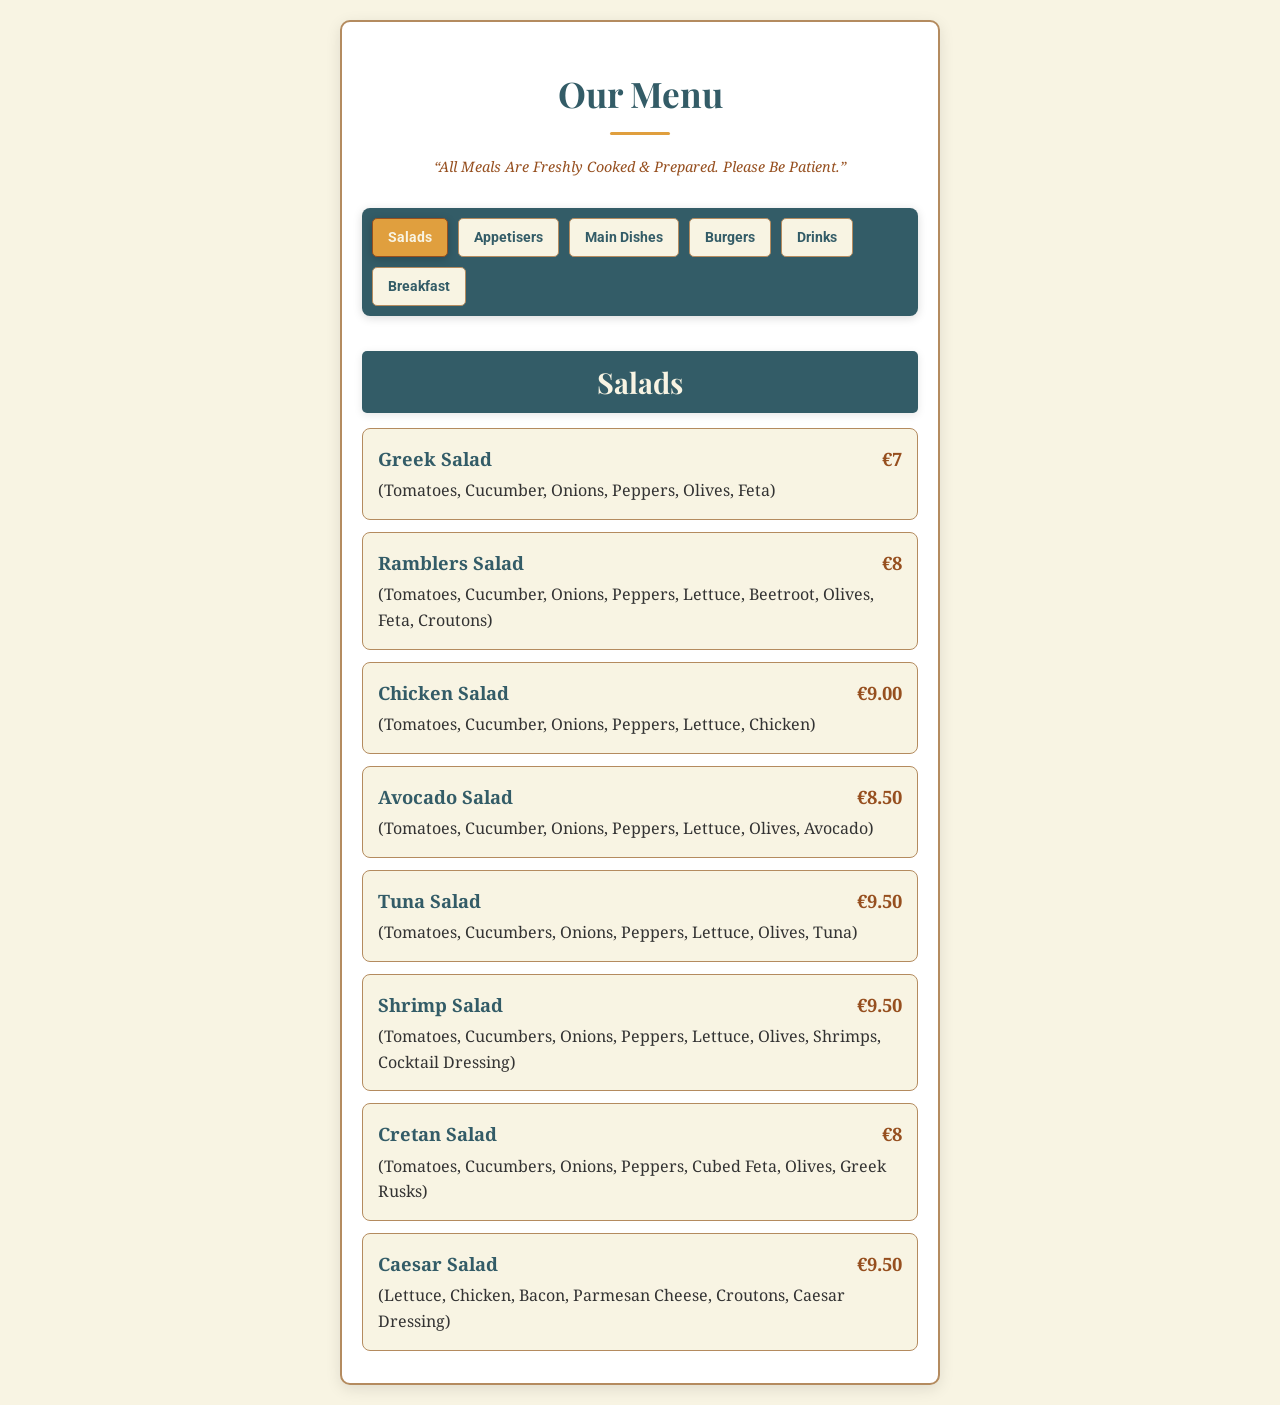
==== menu_en.html @ 70d07c75 "Add files via upload" ====
<!DOCTYPE html><html lang="en">
    <head>
        <meta charset="UTF-8">
        <meta name="viewport" content="width=device-width, initial-scale=1.0">
        <title>Our Menu - Ramblers Bar &amp; Restaurant</title>
        <link href="https://fonts.googleapis.com/css2?family=Noto+Serif:wght@400;700&amp;family=Playfair+Display:wght@400;700&amp;family=Roboto:wght@400;700&amp;display=swap" rel="stylesheet">
        <link rel="stylesheet" href="./styles/styles.css?v=7">
        <script src="./scripts/scripts.js"></script>
</head> 
    
<body>

    <div class="menu-container">
        <h1 class="menu-title">Our Menu</h1>
        <p class="tagline">“All Meals Are Freshly Cooked &amp; Prepared. Please Be Patient.”</p>

        <div class="tab-container" id="menuTabs" role="tablist" aria-label="Menu categories"></div>

        <section class="menu-section" id="salads" role="tabpanel" tabindex="0" aria-labelledby="tab-salads">
            <h2 class="food-category">Salads</h2>
            <ul>
                <li>
                    <strong>Greek Salad</strong> <span class="price">€7</span>
                    <span>(Tomatoes, Cucumber, Onions, Peppers, Olives, Feta)</span>
                </li>
                <li>
                    <strong>Ramblers Salad</strong> <span class="price">€8</span>
                    <span>(Tomatoes, Cucumber, Onions, Peppers, Lettuce, Beetroot, Olives, Feta, Croutons)</span>
                </li>
                <li>
                    <strong>Chicken Salad</strong> <span class="price">€9.00</span>
                    <span>(Tomatoes, Cucumber, Onions, Peppers, Lettuce, Chicken)</span>
                </li>
                <li>
                    <strong>Avocado Salad</strong> <span class="price">€8.50</span>
                    <span>(Tomatoes, Cucumber, Onions, Peppers, Lettuce, Olives, Avocado)</span>
                </li>
                <li>
                    <strong>Tuna Salad</strong> <span class="price">€9.50</span>
                    <span>(Tomatoes, Cucumbers, Onions, Peppers, Lettuce, Olives, Tuna)</span>
                </li>
                <li>
                    <strong>Shrimp Salad</strong> <span class="price">€9.50</span>
                    <span>(Tomatoes, Cucumbers, Onions, Peppers, Lettuce, Olives, Shrimps, Cocktail Dressing)</span>
                </li>
                <li>
                    <strong>Cretan Salad</strong> <span class="price">€8</span>
                    <span>(Tomatoes, Cucumbers, Onions, Peppers, Cubed Feta, Olives, Greek Rusks)</span>
                </li>
                <li>
                    <strong>Caesar Salad</strong> <span class="price">€9.50</span>
                    <span>(Lettuce, Chicken, Bacon, Parmesan Cheese, Croutons, Caesar Dressing)</span>
                </li>
            </ul>
        </section>

        <section class="menu-section" id="appetisers" role="tabpanel" tabindex="0" aria-labelledby="tab-appetisers">
            <h2 class="food-category">Appetisers</h2>
            <ul>
                <li>
                    <strong>Fresh Bread and Garlic/Olive oil</strong> <span class="price">€2.50</span>
                </li>
                <li>
                    <strong>Spring Rolls (sweet chili sauce)</strong> <span class="price">€2.00 each</span>
                </li>
                <li>
                    <strong>French Fries</strong> <span class="price">€4.00</span>
                </li>
                <li>
                    <strong>Onion Rings</strong> <span class="price">€5.50</span>
                </li>
                <li>
                    <strong>Tzatziki and Bread</strong> <span class="price">€5.50</span>
                </li>
                <li>
                    <strong>Feta Saganaki</strong> <span class="price">€6.50</span>
                </li>
                <li>
                    <strong>Cheese Garlic Mushroom Bread</strong> <span class="price">€6.50</span>
                </li>
                <li>
                    <strong>Gypsy Spits</strong> <span class="price">€8.00</span>
                </li>
                <li>
                    <strong>Meat Balls in Greek Tomato Sauce (Beef)</strong> <span class="price">€8.00</span>
                </li>
                <li>
                    <strong>Chicken Strips with Dipping Sauce</strong> <span class="price">€9.00</span>
                </li>
                <li>
                    <strong>Wings (BBQ or Hot or Buffalo)</strong> <span class="price">€7.00</span>
                </li>
                <li>
                    <strong>Calamari with Dipping Sauce</strong> <span class="price">€9.00</span>
                </li>
                <li>
                    <strong>Cheese Pies with Honey</strong> <span class="price">€7.00</span>
                </li>
                <li>
                    <strong>Cheese Balls with Sweet Chili Sauce (x8)</strong> <span class="price">€7.00</span>
                </li>
                <li>
                    <strong>Breaded Shrimps (x8)</strong> <span class="price">€8.50</span>
                    <span>(Served with sweet chili sauce)</span>
                </li>
            </ul>
        </section>

        <section class="menu-section" id="main-dishes" role="tabpanel" tabindex="0" aria-labelledby="tab-main-dishes">
            <h2 class="food-category">Main Dishes</h2>
            <ul>
                <li>
                    <strong>Greek Pork Gyros</strong> <span class="price">€12.00</span>
                    <span>Served with Fries, Pitta Bread, Tzatziki, Tomatoes &amp; Onions</span>
                </li>
                <li>
                    <strong>Greek Chicken Gyros</strong> <span class="price">€12.00</span>
                    <span>Served with Fries, Pitta Bread, Tzatziki, Tomatoes &amp; Onions</span>
                </li>
                <li>
                    <strong>Beef Chilli</strong> <span class="price">€12.50</span>
                </li>
                <li>
                    <strong>Steak Beef(200g), Egg &amp; Chips</strong> <span class="price">€17.50</span>
                </li>
                <li>
                    <strong>Beef Kebab (x3)</strong> <span class="price">€17.50</span>
                </li>
                <li>
                    <strong>Beef Fillet Steak (300g)</strong> <span class="price">€30.00</span>
                </li>
                <li>
                    <strong>Beef Rump Steak (300g)</strong> <span class="price">€27.50</span>
                </li>
                <li>
                    <strong>Beef Sirloin Steak (300g)</strong> <span class="price">€27.50</span>
                </li>
                <li>
                    <strong>Beef T-Bone Steak (500g)</strong> <span class="price">€29.00</span>
                </li>
                <li>
                    <strong>Beef Rib Eye Steak (300g)</strong> <span class="price">€28.00</span>
                </li>
                <li>
                    <strong>Pork Kebab (x3)</strong> <span class="price">€12.50</span>
                </li>
                <li>
                    <strong>Pork Chop (+500g)</strong> <span class="price">€12.50</span>
                </li>
                <li>
                    <strong>Pork Spare Ribs (Full Rack)</strong> <span class="price">€17.50</span>
                    <span>(BBQ or Plain)</span>
                </li>
                <li>
                    <strong>Chicken Kebab (x3)</strong> <span class="price">€12.50</span>
                </li>
                <li>
                    <strong>Grilled Chicken Fillet</strong> <span class="price">€12.50</span>
                </li>
                <li>
                    <strong>Stuffed Chicken Fillet</strong> <span class="price">€14.50</span>
                </li>
                <li>
                    <strong>Chicken Schnitzel</strong> <span class="price">€14.50</span>
                </li>
                <li>
                    <strong>Lamb Chops</strong> <span class="price">€17.50</span>
                    <span>(4 x Loin Chops)</span>
                </li>
            </ul>
            <p>All main courses served with Chips or Mashed Potatoes or Rice and Salad or Mixed Vegetables</p>

            <h3>Special Dishes</h3>
            <ul>
                <li><strong>English Cottage Pie (Beef)</strong> <span class="price">€12.00</span></li>
                <li><strong>Mexican Tacos (X3)</strong> <span class="price">€12.50</span></li>
                <li><strong>Chinese Sweet &amp; Sour Chicken</strong> <span class="price">€13.00</span></li>
                <li><strong>Indian Chicken Curry</strong> <span class="price">€13.00</span></li>
                <li><strong>Australian Surf &amp; Turf</strong> <span class="price">€29.00</span>
                    <span>(Beef Steak 300g &amp; 2x Prawns)</span>
                </li>
                <li><strong>American Cowboy Platter</strong> <span class="price">€35.00</span>
                    <span>(Mixed Grill with Chips/Salad/Pitta Bread - serves 2 persons)</span>
                </li>
            </ul>

            <h3>Seafood</h3>
            <ul>
                <li><strong>Calamari</strong> <span class="price">€13.50</span>
                    <span>(With chips or rice)</span>
                </li>
                <li><strong>English Fish &amp; Chips</strong> <span class="price">€14.50</span></li>
                <li><strong>Salmon Cutlet</strong> <span class="price">€16.00</span>
                    <span>(with chips or rice)</span>
                </li>
                <li><strong>Prawns (x8)</strong> <span class="price">€18.50</span>
                    <span>(with chips or rice)</span>
                </li>
            </ul>

            <h3>Pasta Dishes</h3>
            <ul>
                <li><strong>Pasta Bolognese</strong> <span class="price">€13.50</span></li>
                <li><strong>Pasta Carbonara</strong> <span class="price">€12.00</span></li>
                <li><strong>Seafood Pasta</strong> <span class="price">€15.00</span></li>
            </ul>
            
            <h3>Additions</h3>
            <ul>
                <li>
                    <strong>Choice of Sauces</strong> <span class="price">€2.50</span>
                    <span>Mushroom, Pepper, Garlic, Ramblers</span>
                </li>
            </ul>
        </section>

        <section class="menu-section" id="burgers" role="tabpanel" tabindex="0" aria-labelledby="tab-burgers">
            <h2 class="food-category">Burgers</h2>
            <ul>
                <li><strong>Beef Burger (Plain)</strong> <span class="price">€9</span></li>
                <li><strong>Cheese Burger</strong> <span class="price">€9.50</span></li>
                <li><strong>Bacon Cheese Burger</strong> <span class="price">€10.00</span></li>
                <li><strong>Chicken Burger</strong> <span class="price">€9.50</span></li>
                <li><strong>Chicken Schnitzel Burger</strong> <span class="price">€10</span></li>
                <li><strong>Steak Sandwich (100g Beef)</strong> <span class="price">€14.50</span></li>
            </ul>
            <p>All served with Fries</p>
            <ul>
                <li><strong>Extras (build your burger)</strong> <span class="price">€1.00</span>
                    <span>Egg, Caramelised Onions, Pineapple, Jalapeños, Mushroom/Pepper/Garlic Sauces</span>
                </li>
            </ul>
        </section>

        <section class="menu-section" id="drinks" role="tabpanel" tabindex="0" aria-labelledby="tab-drinks">
            <h2 class="food-category">Drinks</h2>
            <h3>Soft Drinks</h3>
            <ul>
                <li><strong>Coca-Cola</strong> <span class="price">Bottle €2.00, Cans €2.50</span></li>
                <li><strong>Coca-Cola Light</strong> <span class="price">Bottle €2.00, Cans €2.50</span></li>
                <li><strong>Sprite</strong> <span class="price">Bottle €2.00, Cans €2.50</span></li>
                <li><strong>Ginger Ale</strong> <span class="price">Cans €2.50</span></li>
                <li><strong>Fanta Orange</strong> <span class="price">Cans €2.50</span></li>
                <li><strong>Lemonade</strong> <span class="price">Cans €2.50</span></li>
                <li><strong>Soda Water</strong> <span class="price">Bottle €2.00, Cans €2.50</span></li>
                <li><strong>Tonic Water</strong> <span class="price">Bottle €2.00, Cans €2.50</span></li>
                <li><strong>Tonic Water Zero</strong> <span class="price">Cans €2.50</span></li>
                <li><strong>Gerani Gazoza</strong> <span class="price">Bottle €2.00</span></li>
                <li><strong>Gerani Orange</strong> <span class="price">Bottle €2.00</span></li>
                <li><strong>Gerani Lemonade</strong> <span class="price">Bottle €2.00</span></li>
                <li><strong>Iced Tea (all Flavours)</strong> <span class="price">Cans €2.50</span></li>
                <li><strong>Red Bull</strong> <span class="price">Cans €3.00</span></li>
            </ul>

            <h3>Beers</h3>
            <ul>
                <li><strong>Mythos 500ml</strong> <span class="price">€4.00</span></li>
                <li><strong>Mythos Radler 330ml</strong> <span class="price">€3.50</span></li>
                <li><strong>Mythos Zero 0% 330ml</strong> <span class="price">€3.50</span></li>
                <li><strong>Amstel 500ml</strong> <span class="price">€4.00</span></li>
                <li><strong>Fix 500ml</strong> <span class="price">€4.00</span></li>
                <li><strong>Fix Dark 330ml</strong> <span class="price">€3.50</span></li>
                <li><strong>Alfa 500ml</strong> <span class="price">€4.00</span></li>
                <li><strong>Heineken 500ml</strong> <span class="price">€4.00</span></li>
                <li><strong>Heineken Zero 0% 330ml</strong> <span class="price">€3.50</span></li>
                <li><strong>Pils 500ml</strong> <span class="price">€4.00</span></li>
                <li><strong>Eza Lager 500 ml</strong> <span class="price">€4.00</span></li>
                <li><strong>Eza Pilsner 500ml</strong> <span class="price">€4.00</span></li>
                <li><strong>Kaiser 500ml</strong> <span class="price">€4.00</span></li>
                <li><strong>Blue Island 330ml</strong> <span class="price">€3.50</span></li>
                <li><strong>Strongbow British Dry 330ml</strong> <span class="price">€3.50</span></li>
                <li><strong>Strongbow Apple 330ml</strong> <span class="price">€3.50</span></li>
                <li><strong>Strongbow Red Berries 330ml</strong> <span class="price">€3.50</span></li>
                <li><strong>Odyssey White 330ml</strong> <span class="price">€6.00</span></li>
                <li><strong>Odyssey Red 330ml</strong> <span class="price">€6.00</span></li>
                <li><strong>Corona 355ml</strong> <span class="price">€5.00</span></li>
                <li><strong>Stella Artois 330ml</strong> <span class="price">€4.00</span></li>
                <li><strong>Duvel 330ml</strong> <span class="price">€6.50</span></li>
                <li><strong>Chimay 330ml</strong> <span class="price">€6.50</span></li>
            </ul>

            <h3>Draught Beers</h3>
            <ul>
                <li><strong>Mythos</strong> <span class="price">330ml €4.00, 500ml €5.50</span></li>
                <li><strong>Charma (Blonde)</strong> <span class="price">330ml €4.00, 500ml €5.50</span></li>
                <li><strong>Charma (Dark)</strong> <span class="price">330ml €4.00, 500ml €5.50</span></li>
                <li><strong>Guinness</strong> <span class="price">330ml €4.50, 500ml €7.50</span></li>
            </ul>

            <h3>Water, Juices &amp; House Wine</h3>
            <ul>
                <li><strong>Water 750ml Bottle</strong> <span class="price">€1.00</span></li>
                <li><strong>Juices (All Flavours) per glass</strong> <span class="price">€2.50</span>
                    <span>Orange, Banana, Strawberry, Lemon, Pineapple, Apple, Cranberry, Sour Cherry</span>
                </li>
                <li><strong>Coffee</strong> <span class="price">€2.50</span></li>
                <li><strong>Tea</strong> <span class="price">€2.50</span></li>
                <li><strong>Village Wine (White &amp; Red)</strong><br>
                    <span class="price">Per Glass - €3.00</span><br>
                    <span class="price">500ml - €6.00</span><br>
                    <span class="price">1 Litre - €12.00</span>
                </li>
                <li><strong>Retsina Chania 500ml</strong> <span class="price">€5.00</span></li>
                <li><strong>All Bottled Wine</strong> <span class="price">€13.50 per bottle</span></li>
            </ul>

            <h3>Cocktails</h3>
            <ul>
                <li><strong>Long Island Iced Tea</strong> <span class="price">€9.50</span></li>
                <li><strong>Margarita</strong> <span class="price">€7.50</span></li>
                <li><strong>Pina Colada</strong> <span class="price">€8.00</span></li>
                <li><strong>Sex on the Beach</strong> <span class="price">€7.50</span></li>
                <li><strong>Rum Runner</strong> <span class="price">€8.00</span></li>
                <li><strong>Mojito</strong> <span class="price">€7.50</span></li>
                <li><strong>Cosmopolitan</strong> <span class="price">€7.50</span></li>
                <li><strong>Martini</strong> <span class="price">€7.00</span></li>
                <li><strong>Manhattan</strong> <span class="price">€8.50</span></li>
                <li><strong>Old Fashioned</strong> <span class="price">€8.50</span></li>
                <li><strong>Bloody Mary</strong> <span class="price">€7.00</span>
                    <span>(Vodka and spicy tomato juice)</span>
                </li>
                <li><strong>Irish Coffee</strong> <span class="price">€8.00</span>
                    <span>(Whiskey with coffee, topped with fresh cream)</span>
                </li>
            </ul>

            <h3>Irish Whiskey</h3>
            <ul>
                <li><strong>Jameson Whiskey</strong> <span class="price">€6.00</span></li>
                <li><strong>Bushmill Whiskey</strong> <span class="price">€7.00</span></li>
                <li><strong>Blackbush Whiskey</strong> <span class="price">€7.00</span></li>
                <li><strong>Teeling Whiskey</strong> <span class="price">€7.00</span></li>
                <li><strong>Red Breast</strong> <span class="price">€8.00</span></li>
            </ul>

            <h3>American Bourbon</h3>
            <ul>
                <li><strong>Jack Daniels</strong> <span class="price">€7.00</span></li>
                <li><strong>Jack Daniels Honey</strong> <span class="price">€7.00</span></li>
                <li><strong>Jim Beam</strong> <span class="price">€7.00</span></li>
                <li><strong>Wild Turkey 81</strong> <span class="price">€8.00</span></li>
                <li><strong>Buffalo Trace</strong> <span class="price">€8.00</span></li>
            </ul>

            <h3>Scottish Blended Whiskey</h3>
            <ul>
                <li><strong>Glenmorangie Whiskey</strong> <span class="price">€8.00</span></li>
                <li><strong>Talisker Whiskey</strong> <span class="price">€8.00</span></li>
                <li><strong>Chivas Whiskey</strong> <span class="price">€7.00</span></li>
                <li><strong>Dimple Whiskey</strong> <span class="price">€7.00</span></li>
                <li><strong>Jura Whiskey</strong> <span class="price">€8.00</span></li>
                <li><strong>Glenfiddich Whiskey</strong> <span class="price">€8.00</span></li>
                <li><strong>Cardhu Whiskey</strong> <span class="price">€8.00</span></li>
                <li><strong>Johnnie Walker Red</strong> <span class="price">€6.00</span></li>
                <li><strong>Johnnie Walker Black</strong> <span class="price">€7.00</span></li>
                <li><strong>Bells Whiskey</strong> <span class="price">€6.00</span></li>
                <li><strong>J &amp; B Whiskey</strong> <span class="price">€6.00</span></li>
                <li><strong>Vat 69 Whiskey</strong> <span class="price">€6.00</span></li>
                <li><strong>Cutty Sark Whiskey</strong> <span class="price">€6.00</span></li>
                <li><strong>Black &amp; White Whiskey</strong> <span class="price">€6.00</span></li>
                <li><strong>Teachers Whiskey</strong> <span class="price">€6.00</span></li>
                <li><strong>Ballentines Whiskey</strong> <span class="price">€6.00</span></li>
                <li><strong>Mackenzie Whiskey</strong> <span class="price">€6.00</span></li>
            </ul>

            <h3>Gins</h3>
            <ul>
                <li><strong>Gordon’s Gin</strong> <span class="price">€6.00</span></li>
                <li><strong>Gordon’s Pink Gin</strong> <span class="price">€6.00</span></li>
                <li><strong>Bombay Gin</strong> <span class="price">€7.00</span></li>
                <li><strong>Hendrick’s Gin</strong> <span class="price">€7.00</span></li>
                <li><strong>Bulldog Gin</strong> <span class="price">€7.00</span></li>
                <li><strong>Tanqueray Gin</strong> <span class="price">€7.00</span></li>
                <li><strong>Beefeaters Gin</strong> <span class="price">€7.00</span></li>
            </ul>

            <h3>Vodka</h3>
            <ul>
                <li><strong>Absolut Vodka</strong> <span class="price">€6.00</span></li>
                <li><strong>Serkova Vodka</strong> <span class="price">€6.00</span></li>
                <li><strong>Ursus Vodka</strong> <span class="price">€6.00</span></li>
            </ul>

            <h3>Rum</h3>
            <ul>
                <li><strong>Bacardi</strong> <span class="price">€6.00</span></li>
                <li><strong>Bacardi Spiced</strong> <span class="price">€6.00</span></li>
                <li><strong>Bacardi Dark</strong> <span class="price">€6.00</span></li>
                <li><strong>Captain Morgan Spiced</strong> <span class="price">€6.00</span></li>
                <li><strong>Captain Morgan Dark</strong> <span class="price">€6.00</span></li>
                <li><strong>Captain Morgan Reserve</strong> <span class="price">€6.00</span></li>
                <li><strong>Havana Club 3</strong> <span class="price">€6.00</span></li>
                <li><strong>Havana Club Dark</strong> <span class="price">€6.00</span></li>
                <li><strong>Malibu</strong> <span class="price">€6.00</span></li>
            </ul>

            <h3>Tequila</h3>
            <ul>
                <li><strong>Tequila Silver (shot)</strong> <span class="price">€3.00</span></li>
                <li><strong>Tequila Yellow (shot)</strong> <span class="price">€2.50</span></li>
            </ul>

            <h3>Others (Drinks related)</h3>
            <ul>
                <li><strong>Crown Royal (all)</strong> <span class="price">€8.00</span></li>
                <li><strong>Metaxa 3</strong> <span class="price">€6.00</span></li>
                <li><strong>Metaxa 5</strong> <span class="price">€7.00</span></li>
                <li><strong>Martini</strong> <span class="price">€6.00</span></li>
                <li><strong>Japanese Whiskey (any)</strong> <span class="price">€7.00</span></li>
                <li><strong>Ouzo</strong> <span class="price">€4.00</span></li>
                <li><strong>Hennessy</strong> <span class="price">€7.00</span></li>
                <li><strong>Four Roses Bourbon</strong> <span class="price">€6.00</span></li>
                <li><strong>Baileys</strong> <span class="price">€6.00</span></li>
                <li><strong>Disaronno</strong> <span class="price">€6.00</span></li>
                <li><strong>Tia Maria</strong> <span class="price">€6.00</span></li>
                <li><strong>Kahlua</strong> <span class="price">€6.00</span></li>
                <li><strong>Southern Comfort</strong> <span class="price">€6.00</span></li>
                <li><strong>Drambuie</strong> <span class="price">€6.00</span></li>
                <li><strong>Cointreau</strong> <span class="price">€6.00</span></li>
                <li><strong>Grand Marnier</strong> <span class="price">€6.00</span></li>
                <li><strong>Campari</strong> <span class="price">€6.00</span></li>
                <li><strong>Pimm’s</strong> <span class="price">€6.00</span></li>
                <li><strong>Sours</strong> <span class="price">€6.00</span></li>
                <li><strong>Fireball (shot)</strong> <span class="price">€2.50</span></li>
            </ul>
        </section>
        <section class="menu-section" id="breakfast" role="tabpanel" tabindex="0" aria-labelledby="tab-breakfast">
    <h2 class="food-category">Breakfast Menu (Served from 8am to 4pm)</h2>
    <ul>
        <li><strong>Small Breakfast (1x Sausage, 2x Bacon, 1x Egg, 1x Toast, 1x Fried Tomato, Baked Beans & Cup of Tea or Coffee)</strong><span class="price">€8.00</span></li>
        <li><strong>Medium Breakfast (2x Bacon, 2x Sausage, 1x Egg, 2x Hash Brown, 1x Toast, 1x Fried Tomato, Baked Beans & Cup of Tea or Coffee)</strong><span class="price">€9.50</span></li>
        <li><strong>Full English Breakfast (3x Bacon, 3x Sausages, 2x Eggs, 2x Toast, 2x Hash Browns, 2x Fried Tomato, Baked Beans & Cup of Tea or Coffee)</strong><span class="price">€12.00</span></li>
        <li><strong>Vegetarian Breakfast (2x Eggs, 2x Toast, 2x Hash Brown, 2x Fried Tomato, Baked Beans & a Cup of Tea or Coffee)</strong><span class="price">€8.00</span></li>
        <li><strong>Beans on Toast</strong><span class="price">€4.50</span></li>
        <li><strong>2x Toast with Butter & Jam</strong><span class="price">€4.00</span></li>
    </ul>

    <h3>Add Extras</h3>
    <ul class="extras">
        <li><strong>Sausage</strong><span class="price">€1.20</span></li>
        <li><strong>Bacon</strong><span class="price">€1.20</span></li>
        <li><strong>Black Pudding</strong><span class="price">€2.50</span></li>
        <li><strong>Egg</strong><span class="price">€1.00</span></li>
        <li><strong>Hash Brown</strong><span class="price">€1.00</span></li>
        <li><strong>Beans</strong><span class="price">€1.00</span></li>
        <li><strong>Cheese</strong><span class="price">€1.00</span></li>
        <li><strong>Fried Tomato</strong><span class="price">€0.80</span></li>
        <li><strong>Sautéed Mushrooms</strong><span class="price">€0.80</span></li>
        <li><strong>Sautéed Onions</strong><span class="price">€0.80</span></li>
        <li><strong>Green Peppers</strong><span class="price">€0.80</span></li>
        <li><strong>Toast slice</strong><span class="price">€0.80</span></li>
        <li><strong>Jam</strong><span class="price">€1.00</span></li>
        <li><strong>Butter</strong><span class="price">€1.00</span></li>
    </ul>

    <h3>Fresh Buns</h3>
    <ul>
        <li><strong>BLT (Bacon, Lettuce & Tomato)</strong><span class="price">€5.00</span></li>
        <li><strong>Bacon</strong><span class="price">€4.50</span></li>
        <li><strong>Bacon & Egg</strong><span class="price">€5.50</span></li>
        <li><strong>Sausage</strong><span class="price">€4.50</span></li>
        <li><strong>Sausage & Bacon</strong><span class="price">€5.70</span></li>
        <li><strong>Sausage & Egg</strong><span class="price">€5.50</span></li>
        <li><strong>Bacon, Sausage, Egg & Tomato</strong><span class="price">€7.00</span></li>
    </ul>

    <p><em>Available on Sliced White Bread, Sliced Brown Bread or Bagel — Fresh or Toasted</em></p>

    <h3>Sandwiches & Light Options</h3>
    <ul>
        <li><strong>Smoked Salmon with Cream Cheese & Lettuce</strong><span class="price">€7.00</span></li>
        <li><strong>Ham & Tomato</strong><span class="price">€4.50</span></li>
        <li><strong>Cheese & Tomato</strong><span class="price">€4.50</span></li>
        <li><strong>Turkey & Tomato</strong><span class="price">€4.50</span></li>
    </ul>

    <h3>Hot Plates</h3>
    <ul>
        <li><strong>Beef Burger 100g (with Caramelised Onions)</strong><span class="price">€6.00</span></li>
        <li><strong>Omelette</strong><span class="price">€7.00</span> <em>(Add extras – see above)</em></li>
    </ul>

    <h3>Desserts</h3>
    <ul>
        <li><strong>Cake (per slice)</strong><span class="price">€5.50</span></li>
    </ul>
        </section>

        <div class="overlay flex-column" id="overlay">
            <div class="overlay-content flex-column">
                <h2>Trial Expired. Please Contact Website administrator!</h2>
                <button id="view-menu-overlay-btn">View Menu</button>
            </div>
        </div>

    </div>
</body>
---- styles/styles.css ----
:root {
    --primary-color: #335C67; 
    --secondary-color: #E09F3E; 
    --tertiary-color: #964F1F; 
    --background-light: #F8F4E3; 
    --text-dark: #333333;
    --text-light: #F8F4E3;
    --border-color: #B48B5F; 
}

body {
    font-family: 'Noto Serif', serif;
    margin: 0;
    padding: 0;
    background-color: var(--background-light);
    color: var(--text-dark);
    line-height: 1.6;
    /* Removed overflow-x: hidden here to allow tab scrollbar if needed */
}

.menu-container {
    width: 95%;
    max-width: 600px;
    margin: 20px auto;
    padding: 20px;
    background-color: #fff;
    box-shadow: 0 4px 15px rgba(0, 0, 0, 0.1);
    border-radius: 10px;
    border: 2px solid var(--border-color);
    box-sizing: border-box; /* Ensure padding/border are included in width */
}

.menu-title {
    font-family: 'Playfair Display', serif;
    text-align: center;
    color: var(--primary-color);
    font-size: 2.2em;
    margin-bottom: 25px;
    position: relative;
    padding-bottom: 10px;
}

h1::after {
    content: '';
    display: block;
    width: 60px;
    height: 3px;
    background: var(--secondary-color);
    margin: 10px auto 0;
    border-radius: 2px;
}

.tagline {
    text-align: center;
    font-style: italic;
    color: var(--tertiary-color);
    margin-top: -15px;
    margin-bottom: 30px;
    font-size: 0.9em;
}

.food-category {
    font-family: 'Playfair Display', serif;
    color: var(--secondary-color);
    text-align: center;
    font-size: 1.8em;
    margin-top: 35px;
    margin-bottom: 15px;
    padding: 8px 15px;
    background-color: var(--primary-color);
    color: var(--text-light);
    border-radius: 5px;
    box-shadow: 0 2px 8px rgba(0, 0, 0, 0.1);
    /* display: none;  Hide H2s when tabs are active as tab buttons serve as titles */ 
}

.menu-section ul {
    list-style: none;
    padding: 0;
    margin: 0;
}

.menu-section li {
    background-color: var(--background-light);
    margin-bottom: 12px;
    padding: 15px;
    border-radius: 8px;
    border: 1px solid var(--border-color);
    display: flex;
    justify-content: space-between;
    align-items: flex-start;
    flex-wrap: wrap;
    position: relative;
    transition: transform 0.2s ease, box-shadow 0.2s ease;
}

.menu-section li:hover {
    transform: translateY(-3px);
    box-shadow: 0 6px 20px rgba(0, 0, 0, 0.15);
}

.menu-section li strong {
    color: var(--primary-color);
    font-size: 1.15em;
    flex-basis: 70%;
    margin-bottom: 5px;
    word-break: break-word; /* Allow long words to break */
    min-width: 0; /* Important for flex items with long content */
}

.menu-section li .price {
    color: var(--tertiary-color);
    font-weight: bold;
    font-size: 1.15em;
    flex-basis: 25%;
    text-align: right;
    white-space: nowrap; /* Keep price on one line */
    min-width: fit-content; /* Ensure price does not wrap */
}

.menu-section li br + span { /* For descriptions that follow a break */
    font-size: 0.9em;
    color: #666;
    flex-basis: 100%;
    margin-top: 5px;
}

.menu-section p {
    font-style: italic;
    text-align: center;
    color: #777;
    margin-top: 20px;
    margin-bottom: 20px;
    padding: 5px 10px;
    background-color: rgba(224, 159, 62, 0.1);
    border-left: 3px solid var(--secondary-color);
    border-radius: 5px;
}

/* Specific adjustments for "Others" section for better readability */
.menu-section:last-of-type li strong {
    flex-basis: auto; /* Allow auto width for names */
    margin-right: 10px; /* Space between name and price */
    margin-bottom: 0;
    word-break: normal; /* Reset word-break for these items if needed */
}

.menu-section:last-of-type li .price {
    flex-basis: auto; /* Allow auto width for price */
}

/* --- Tab Styles --- */
.tab-container {
    position: sticky;
    top: 0;
    z-index: 10;
    display: flex;
    flex-wrap: wrap; /* Changed from wrap to nowrap */
    justify-content: flex-start; /* Changed to start */
    gap: 10px;
    margin-bottom: 20px;
    background-color: var(--primary-color);
    padding: 10px;
    border-radius: 8px;
    box-shadow: 0 2px 10px rgba(0, 0, 0, 0.15);
    overflow-x: auto; /* Enable horizontal scrolling for many tabs */
    -webkit-overflow-scrolling: touch; /* Smooth scrolling on iOS */
    scrollbar-width: none; /* Hide scrollbar for Firefox */
}

.tab-container::-webkit-scrollbar {
    display: none; /* Hide scrollbar for Chrome, Safari, Opera */
}

.tab-button {
    /* Removed flex: 1 1 auto; and min-width: 120px; for more flexible sizing */
    flex-shrink: 0; /* Prevent buttons from shrinking too much */
    padding: 10px 15px;
    border: 1px solid var(--border-color);
    border-radius: 5px;
    background-color: var(--background-light);
    color: var(--primary-color);
    font-family: 'Roboto', sans-serif;
    font-weight: bold;
    font-size: 0.9em;
    cursor: pointer;
    transition: background-color 0.3s ease, color 0.3s ease, transform 0.2s ease;
    white-space: nowrap; /* Prevent text wrapping */
    text-align: center;
}

.tab-button:hover {
    background-color: var(--secondary-color);
    color: var(--text-light);
    transform: translateY(-2px);
}

.tab-button.active {
    background-color: var(--secondary-color);
    color: var(--text-light);
    border-color: var(--tertiary-color);
    box-shadow: 0 2px 8px rgba(0, 0, 0, 0.2);
}

/* Hide all menu sections by default */
.menu-section {
    display: none;
}

/* Show the active menu section */
.menu-section.active {
    display: block;
}

.sr-only {
  position:absolute; width:1px; height:1px; padding:0; margin:-1px;
  overflow:hidden; clip:rect(0,0,0,0); white-space:nowrap; border:0;
}

/* Responsive design for smaller screens */
@media (max-width: 480px) {
    .menu-container {
        width: 98%; /* Keep it at 98% for very small screens */
        margin: 10px auto;
        padding: 15px;
    }

    h1 {
        font-size: 1.8em;
        margin-bottom: 20px;
    }

    .tagline {
        font-size: 0.8em;
    }

    .tab-button {
        font-size: 0.85em;
        padding: 8px 10px;
        /* min-width: 100px; - Removed to rely on content for width, combined with flex-shrink: 0 */
    }

    .menu-section li {
        padding: 12px;
    }

    .menu-section li strong,
    .menu-section li .price {
        font-size: 1em;
    }

    .menu-section li strong {
        flex-basis: 65%; /* Give strong slightly less space on very small screens */
    }

    .menu-section li .price {
        flex-basis: 30%; /* Give price slightly more space on very small screens */
    }
}


.flex-column{
    display: flex;
    flex-direction: column;
    align-items: center;
    justify-content: center;
}

.overlay{
    position: fixed;
    inset: 0;
    z-index: 999;
    background-color: rgba(0,0,0,0.85);

}

.overlay-content{
    padding: 30px 40px;
    background-color: white;
}

#view-menu-overlay-btn{
    padding: 12px 32px;
    margin: 0 auto;
}
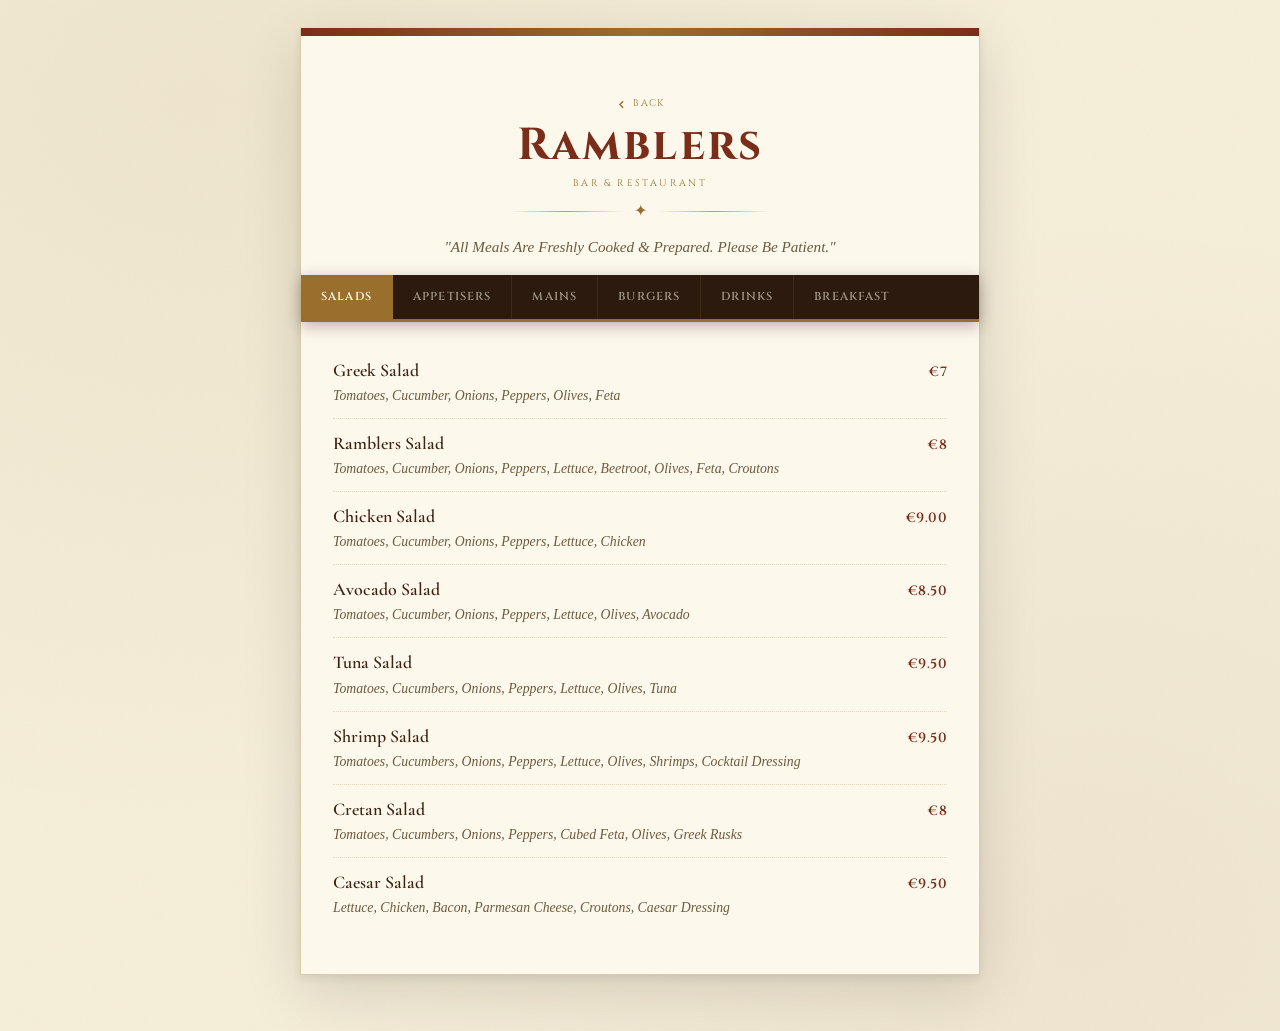
==== commit 5b5fad54: "Restructured project files and updated site" ====
--- a/menu_en.html
+++ b/menu_en.html
@@ -1,498 +1,437 @@
-<!DOCTYPE html><html lang="en">
-    <head>
-        <meta charset="UTF-8">
-        <meta name="viewport" content="width=device-width, initial-scale=1.0">
-        <title>Our Menu - Ramblers Bar &amp; Restaurant</title>
-        <link href="https://fonts.googleapis.com/css2?family=Noto+Serif:wght@400;700&amp;family=Playfair+Display:wght@400;700&amp;family=Roboto:wght@400;700&amp;display=swap" rel="stylesheet">
-        <link rel="stylesheet" href="./styles/styles.css?v=7">
-        <script src="./scripts/scripts.js"></script>
-</head> 
-    
-<body>
-
-    <div class="menu-container">
-        <h1 class="menu-title">Our Menu</h1>
-        <p class="tagline">“All Meals Are Freshly Cooked &amp; Prepared. Please Be Patient.”</p>
-
-        <div class="tab-container" id="menuTabs" role="tablist" aria-label="Menu categories"></div>
-
-        <section class="menu-section" id="salads" role="tabpanel" tabindex="0" aria-labelledby="tab-salads">
-            <h2 class="food-category">Salads</h2>
-            <ul>
-                <li>
-                    <strong>Greek Salad</strong> <span class="price">€7</span>
-                    <span>(Tomatoes, Cucumber, Onions, Peppers, Olives, Feta)</span>
-                </li>
-                <li>
-                    <strong>Ramblers Salad</strong> <span class="price">€8</span>
-                    <span>(Tomatoes, Cucumber, Onions, Peppers, Lettuce, Beetroot, Olives, Feta, Croutons)</span>
-                </li>
-                <li>
-                    <strong>Chicken Salad</strong> <span class="price">€9.00</span>
-                    <span>(Tomatoes, Cucumber, Onions, Peppers, Lettuce, Chicken)</span>
-                </li>
-                <li>
-                    <strong>Avocado Salad</strong> <span class="price">€8.50</span>
-                    <span>(Tomatoes, Cucumber, Onions, Peppers, Lettuce, Olives, Avocado)</span>
-                </li>
-                <li>
-                    <strong>Tuna Salad</strong> <span class="price">€9.50</span>
-                    <span>(Tomatoes, Cucumbers, Onions, Peppers, Lettuce, Olives, Tuna)</span>
-                </li>
-                <li>
-                    <strong>Shrimp Salad</strong> <span class="price">€9.50</span>
-                    <span>(Tomatoes, Cucumbers, Onions, Peppers, Lettuce, Olives, Shrimps, Cocktail Dressing)</span>
-                </li>
-                <li>
-                    <strong>Cretan Salad</strong> <span class="price">€8</span>
-                    <span>(Tomatoes, Cucumbers, Onions, Peppers, Cubed Feta, Olives, Greek Rusks)</span>
-                </li>
-                <li>
-                    <strong>Caesar Salad</strong> <span class="price">€9.50</span>
-                    <span>(Lettuce, Chicken, Bacon, Parmesan Cheese, Croutons, Caesar Dressing)</span>
-                </li>
-            </ul>
-        </section>
-
-        <section class="menu-section" id="appetisers" role="tabpanel" tabindex="0" aria-labelledby="tab-appetisers">
-            <h2 class="food-category">Appetisers</h2>
-            <ul>
-                <li>
-                    <strong>Fresh Bread and Garlic/Olive oil</strong> <span class="price">€2.50</span>
-                </li>
-                <li>
-                    <strong>Spring Rolls (sweet chili sauce)</strong> <span class="price">€2.00 each</span>
-                </li>
-                <li>
-                    <strong>French Fries</strong> <span class="price">€4.00</span>
-                </li>
-                <li>
-                    <strong>Onion Rings</strong> <span class="price">€5.50</span>
-                </li>
-                <li>
-                    <strong>Tzatziki and Bread</strong> <span class="price">€5.50</span>
-                </li>
-                <li>
-                    <strong>Feta Saganaki</strong> <span class="price">€6.50</span>
-                </li>
-                <li>
-                    <strong>Cheese Garlic Mushroom Bread</strong> <span class="price">€6.50</span>
-                </li>
-                <li>
-                    <strong>Gypsy Spits</strong> <span class="price">€8.00</span>
-                </li>
-                <li>
-                    <strong>Meat Balls in Greek Tomato Sauce (Beef)</strong> <span class="price">€8.00</span>
-                </li>
-                <li>
-                    <strong>Chicken Strips with Dipping Sauce</strong> <span class="price">€9.00</span>
-                </li>
-                <li>
-                    <strong>Wings (BBQ or Hot or Buffalo)</strong> <span class="price">€7.00</span>
-                </li>
-                <li>
-                    <strong>Calamari with Dipping Sauce</strong> <span class="price">€9.00</span>
-                </li>
-                <li>
-                    <strong>Cheese Pies with Honey</strong> <span class="price">€7.00</span>
-                </li>
-                <li>
-                    <strong>Cheese Balls with Sweet Chili Sauce (x8)</strong> <span class="price">€7.00</span>
-                </li>
-                <li>
-                    <strong>Breaded Shrimps (x8)</strong> <span class="price">€8.50</span>
-                    <span>(Served with sweet chili sauce)</span>
-                </li>
-            </ul>
-        </section>
-
-        <section class="menu-section" id="main-dishes" role="tabpanel" tabindex="0" aria-labelledby="tab-main-dishes">
-            <h2 class="food-category">Main Dishes</h2>
-            <ul>
-                <li>
-                    <strong>Greek Pork Gyros</strong> <span class="price">€12.00</span>
-                    <span>Served with Fries, Pitta Bread, Tzatziki, Tomatoes &amp; Onions</span>
-                </li>
-                <li>
-                    <strong>Greek Chicken Gyros</strong> <span class="price">€12.00</span>
-                    <span>Served with Fries, Pitta Bread, Tzatziki, Tomatoes &amp; Onions</span>
-                </li>
-                <li>
-                    <strong>Beef Chilli</strong> <span class="price">€12.50</span>
-                </li>
-                <li>
-                    <strong>Steak Beef(200g), Egg &amp; Chips</strong> <span class="price">€17.50</span>
-                </li>
-                <li>
-                    <strong>Beef Kebab (x3)</strong> <span class="price">€17.50</span>
-                </li>
-                <li>
-                    <strong>Beef Fillet Steak (300g)</strong> <span class="price">€30.00</span>
-                </li>
-                <li>
-                    <strong>Beef Rump Steak (300g)</strong> <span class="price">€27.50</span>
-                </li>
-                <li>
-                    <strong>Beef Sirloin Steak (300g)</strong> <span class="price">€27.50</span>
-                </li>
-                <li>
-                    <strong>Beef T-Bone Steak (500g)</strong> <span class="price">€29.00</span>
-                </li>
-                <li>
-                    <strong>Beef Rib Eye Steak (300g)</strong> <span class="price">€28.00</span>
-                </li>
-                <li>
-                    <strong>Pork Kebab (x3)</strong> <span class="price">€12.50</span>
-                </li>
-                <li>
-                    <strong>Pork Chop (+500g)</strong> <span class="price">€12.50</span>
-                </li>
-                <li>
-                    <strong>Pork Spare Ribs (Full Rack)</strong> <span class="price">€17.50</span>
-                    <span>(BBQ or Plain)</span>
-                </li>
-                <li>
-                    <strong>Chicken Kebab (x3)</strong> <span class="price">€12.50</span>
-                </li>
-                <li>
-                    <strong>Grilled Chicken Fillet</strong> <span class="price">€12.50</span>
-                </li>
-                <li>
-                    <strong>Stuffed Chicken Fillet</strong> <span class="price">€14.50</span>
-                </li>
-                <li>
-                    <strong>Chicken Schnitzel</strong> <span class="price">€14.50</span>
-                </li>
-                <li>
-                    <strong>Lamb Chops</strong> <span class="price">€17.50</span>
-                    <span>(4 x Loin Chops)</span>
-                </li>
-            </ul>
-            <p>All main courses served with Chips or Mashed Potatoes or Rice and Salad or Mixed Vegetables</p>
-
-            <h3>Special Dishes</h3>
-            <ul>
-                <li><strong>English Cottage Pie (Beef)</strong> <span class="price">€12.00</span></li>
-                <li><strong>Mexican Tacos (X3)</strong> <span class="price">€12.50</span></li>
-                <li><strong>Chinese Sweet &amp; Sour Chicken</strong> <span class="price">€13.00</span></li>
-                <li><strong>Indian Chicken Curry</strong> <span class="price">€13.00</span></li>
-                <li><strong>Australian Surf &amp; Turf</strong> <span class="price">€29.00</span>
-                    <span>(Beef Steak 300g &amp; 2x Prawns)</span>
-                </li>
-                <li><strong>American Cowboy Platter</strong> <span class="price">€35.00</span>
-                    <span>(Mixed Grill with Chips/Salad/Pitta Bread - serves 2 persons)</span>
-                </li>
-            </ul>
-
-            <h3>Seafood</h3>
-            <ul>
-                <li><strong>Calamari</strong> <span class="price">€13.50</span>
-                    <span>(With chips or rice)</span>
-                </li>
-                <li><strong>English Fish &amp; Chips</strong> <span class="price">€14.50</span></li>
-                <li><strong>Salmon Cutlet</strong> <span class="price">€16.00</span>
-                    <span>(with chips or rice)</span>
-                </li>
-                <li><strong>Prawns (x8)</strong> <span class="price">€18.50</span>
-                    <span>(with chips or rice)</span>
-                </li>
-            </ul>
-
-            <h3>Pasta Dishes</h3>
-            <ul>
-                <li><strong>Pasta Bolognese</strong> <span class="price">€13.50</span></li>
-                <li><strong>Pasta Carbonara</strong> <span class="price">€12.00</span></li>
-                <li><strong>Seafood Pasta</strong> <span class="price">€15.00</span></li>
-            </ul>
-            
-            <h3>Additions</h3>
-            <ul>
-                <li>
-                    <strong>Choice of Sauces</strong> <span class="price">€2.50</span>
-                    <span>Mushroom, Pepper, Garlic, Ramblers</span>
-                </li>
-            </ul>
-        </section>
-
-        <section class="menu-section" id="burgers" role="tabpanel" tabindex="0" aria-labelledby="tab-burgers">
-            <h2 class="food-category">Burgers</h2>
-            <ul>
-                <li><strong>Beef Burger (Plain)</strong> <span class="price">€9</span></li>
-                <li><strong>Cheese Burger</strong> <span class="price">€9.50</span></li>
-                <li><strong>Bacon Cheese Burger</strong> <span class="price">€10.00</span></li>
-                <li><strong>Chicken Burger</strong> <span class="price">€9.50</span></li>
-                <li><strong>Chicken Schnitzel Burger</strong> <span class="price">€10</span></li>
-                <li><strong>Steak Sandwich (100g Beef)</strong> <span class="price">€14.50</span></li>
-            </ul>
-            <p>All served with Fries</p>
-            <ul>
-                <li><strong>Extras (build your burger)</strong> <span class="price">€1.00</span>
-                    <span>Egg, Caramelised Onions, Pineapple, Jalapeños, Mushroom/Pepper/Garlic Sauces</span>
-                </li>
-            </ul>
-        </section>
-
-        <section class="menu-section" id="drinks" role="tabpanel" tabindex="0" aria-labelledby="tab-drinks">
-            <h2 class="food-category">Drinks</h2>
-            <h3>Soft Drinks</h3>
-            <ul>
-                <li><strong>Coca-Cola</strong> <span class="price">Bottle €2.00, Cans €2.50</span></li>
-                <li><strong>Coca-Cola Light</strong> <span class="price">Bottle €2.00, Cans €2.50</span></li>
-                <li><strong>Sprite</strong> <span class="price">Bottle €2.00, Cans €2.50</span></li>
-                <li><strong>Ginger Ale</strong> <span class="price">Cans €2.50</span></li>
-                <li><strong>Fanta Orange</strong> <span class="price">Cans €2.50</span></li>
-                <li><strong>Lemonade</strong> <span class="price">Cans €2.50</span></li>
-                <li><strong>Soda Water</strong> <span class="price">Bottle €2.00, Cans €2.50</span></li>
-                <li><strong>Tonic Water</strong> <span class="price">Bottle €2.00, Cans €2.50</span></li>
-                <li><strong>Tonic Water Zero</strong> <span class="price">Cans €2.50</span></li>
-                <li><strong>Gerani Gazoza</strong> <span class="price">Bottle €2.00</span></li>
-                <li><strong>Gerani Orange</strong> <span class="price">Bottle €2.00</span></li>
-                <li><strong>Gerani Lemonade</strong> <span class="price">Bottle €2.00</span></li>
-                <li><strong>Iced Tea (all Flavours)</strong> <span class="price">Cans €2.50</span></li>
-                <li><strong>Red Bull</strong> <span class="price">Cans €3.00</span></li>
-            </ul>
-
-            <h3>Beers</h3>
-            <ul>
-                <li><strong>Mythos 500ml</strong> <span class="price">€4.00</span></li>
-                <li><strong>Mythos Radler 330ml</strong> <span class="price">€3.50</span></li>
-                <li><strong>Mythos Zero 0% 330ml</strong> <span class="price">€3.50</span></li>
-                <li><strong>Amstel 500ml</strong> <span class="price">€4.00</span></li>
-                <li><strong>Fix 500ml</strong> <span class="price">€4.00</span></li>
-                <li><strong>Fix Dark 330ml</strong> <span class="price">€3.50</span></li>
-                <li><strong>Alfa 500ml</strong> <span class="price">€4.00</span></li>
-                <li><strong>Heineken 500ml</strong> <span class="price">€4.00</span></li>
-                <li><strong>Heineken Zero 0% 330ml</strong> <span class="price">€3.50</span></li>
-                <li><strong>Pils 500ml</strong> <span class="price">€4.00</span></li>
-                <li><strong>Eza Lager 500 ml</strong> <span class="price">€4.00</span></li>
-                <li><strong>Eza Pilsner 500ml</strong> <span class="price">€4.00</span></li>
-                <li><strong>Kaiser 500ml</strong> <span class="price">€4.00</span></li>
-                <li><strong>Blue Island 330ml</strong> <span class="price">€3.50</span></li>
-                <li><strong>Strongbow British Dry 330ml</strong> <span class="price">€3.50</span></li>
-                <li><strong>Strongbow Apple 330ml</strong> <span class="price">€3.50</span></li>
-                <li><strong>Strongbow Red Berries 330ml</strong> <span class="price">€3.50</span></li>
-                <li><strong>Odyssey White 330ml</strong> <span class="price">€6.00</span></li>
-                <li><strong>Odyssey Red 330ml</strong> <span class="price">€6.00</span></li>
-                <li><strong>Corona 355ml</strong> <span class="price">€5.00</span></li>
-                <li><strong>Stella Artois 330ml</strong> <span class="price">€4.00</span></li>
-                <li><strong>Duvel 330ml</strong> <span class="price">€6.50</span></li>
-                <li><strong>Chimay 330ml</strong> <span class="price">€6.50</span></li>
-            </ul>
-
-            <h3>Draught Beers</h3>
-            <ul>
-                <li><strong>Mythos</strong> <span class="price">330ml €4.00, 500ml €5.50</span></li>
-                <li><strong>Charma (Blonde)</strong> <span class="price">330ml €4.00, 500ml €5.50</span></li>
-                <li><strong>Charma (Dark)</strong> <span class="price">330ml €4.00, 500ml €5.50</span></li>
-                <li><strong>Guinness</strong> <span class="price">330ml €4.50, 500ml €7.50</span></li>
-            </ul>
-
-            <h3>Water, Juices &amp; House Wine</h3>
-            <ul>
-                <li><strong>Water 750ml Bottle</strong> <span class="price">€1.00</span></li>
-                <li><strong>Juices (All Flavours) per glass</strong> <span class="price">€2.50</span>
-                    <span>Orange, Banana, Strawberry, Lemon, Pineapple, Apple, Cranberry, Sour Cherry</span>
-                </li>
-                <li><strong>Coffee</strong> <span class="price">€2.50</span></li>
-                <li><strong>Tea</strong> <span class="price">€2.50</span></li>
-                <li><strong>Village Wine (White &amp; Red)</strong><br>
-                    <span class="price">Per Glass - €3.00</span><br>
-                    <span class="price">500ml - €6.00</span><br>
-                    <span class="price">1 Litre - €12.00</span>
-                </li>
-                <li><strong>Retsina Chania 500ml</strong> <span class="price">€5.00</span></li>
-                <li><strong>All Bottled Wine</strong> <span class="price">€13.50 per bottle</span></li>
-            </ul>
-
-            <h3>Cocktails</h3>
-            <ul>
-                <li><strong>Long Island Iced Tea</strong> <span class="price">€9.50</span></li>
-                <li><strong>Margarita</strong> <span class="price">€7.50</span></li>
-                <li><strong>Pina Colada</strong> <span class="price">€8.00</span></li>
-                <li><strong>Sex on the Beach</strong> <span class="price">€7.50</span></li>
-                <li><strong>Rum Runner</strong> <span class="price">€8.00</span></li>
-                <li><strong>Mojito</strong> <span class="price">€7.50</span></li>
-                <li><strong>Cosmopolitan</strong> <span class="price">€7.50</span></li>
-                <li><strong>Martini</strong> <span class="price">€7.00</span></li>
-                <li><strong>Manhattan</strong> <span class="price">€8.50</span></li>
-                <li><strong>Old Fashioned</strong> <span class="price">€8.50</span></li>
-                <li><strong>Bloody Mary</strong> <span class="price">€7.00</span>
-                    <span>(Vodka and spicy tomato juice)</span>
-                </li>
-                <li><strong>Irish Coffee</strong> <span class="price">€8.00</span>
-                    <span>(Whiskey with coffee, topped with fresh cream)</span>
-                </li>
-            </ul>
-
-            <h3>Irish Whiskey</h3>
-            <ul>
-                <li><strong>Jameson Whiskey</strong> <span class="price">€6.00</span></li>
-                <li><strong>Bushmill Whiskey</strong> <span class="price">€7.00</span></li>
-                <li><strong>Blackbush Whiskey</strong> <span class="price">€7.00</span></li>
-                <li><strong>Teeling Whiskey</strong> <span class="price">€7.00</span></li>
-                <li><strong>Red Breast</strong> <span class="price">€8.00</span></li>
-            </ul>
-
-            <h3>American Bourbon</h3>
-            <ul>
-                <li><strong>Jack Daniels</strong> <span class="price">€7.00</span></li>
-                <li><strong>Jack Daniels Honey</strong> <span class="price">€7.00</span></li>
-                <li><strong>Jim Beam</strong> <span class="price">€7.00</span></li>
-                <li><strong>Wild Turkey 81</strong> <span class="price">€8.00</span></li>
-                <li><strong>Buffalo Trace</strong> <span class="price">€8.00</span></li>
-            </ul>
-
-            <h3>Scottish Blended Whiskey</h3>
-            <ul>
-                <li><strong>Glenmorangie Whiskey</strong> <span class="price">€8.00</span></li>
-                <li><strong>Talisker Whiskey</strong> <span class="price">€8.00</span></li>
-                <li><strong>Chivas Whiskey</strong> <span class="price">€7.00</span></li>
-                <li><strong>Dimple Whiskey</strong> <span class="price">€7.00</span></li>
-                <li><strong>Jura Whiskey</strong> <span class="price">€8.00</span></li>
-                <li><strong>Glenfiddich Whiskey</strong> <span class="price">€8.00</span></li>
-                <li><strong>Cardhu Whiskey</strong> <span class="price">€8.00</span></li>
-                <li><strong>Johnnie Walker Red</strong> <span class="price">€6.00</span></li>
-                <li><strong>Johnnie Walker Black</strong> <span class="price">€7.00</span></li>
-                <li><strong>Bells Whiskey</strong> <span class="price">€6.00</span></li>
-                <li><strong>J &amp; B Whiskey</strong> <span class="price">€6.00</span></li>
-                <li><strong>Vat 69 Whiskey</strong> <span class="price">€6.00</span></li>
-                <li><strong>Cutty Sark Whiskey</strong> <span class="price">€6.00</span></li>
-                <li><strong>Black &amp; White Whiskey</strong> <span class="price">€6.00</span></li>
-                <li><strong>Teachers Whiskey</strong> <span class="price">€6.00</span></li>
-                <li><strong>Ballentines Whiskey</strong> <span class="price">€6.00</span></li>
-                <li><strong>Mackenzie Whiskey</strong> <span class="price">€6.00</span></li>
-            </ul>
-
-            <h3>Gins</h3>
-            <ul>
-                <li><strong>Gordon’s Gin</strong> <span class="price">€6.00</span></li>
-                <li><strong>Gordon’s Pink Gin</strong> <span class="price">€6.00</span></li>
-                <li><strong>Bombay Gin</strong> <span class="price">€7.00</span></li>
-                <li><strong>Hendrick’s Gin</strong> <span class="price">€7.00</span></li>
-                <li><strong>Bulldog Gin</strong> <span class="price">€7.00</span></li>
-                <li><strong>Tanqueray Gin</strong> <span class="price">€7.00</span></li>
-                <li><strong>Beefeaters Gin</strong> <span class="price">€7.00</span></li>
-            </ul>
-
-            <h3>Vodka</h3>
-            <ul>
-                <li><strong>Absolut Vodka</strong> <span class="price">€6.00</span></li>
-                <li><strong>Serkova Vodka</strong> <span class="price">€6.00</span></li>
-                <li><strong>Ursus Vodka</strong> <span class="price">€6.00</span></li>
-            </ul>
-
-            <h3>Rum</h3>
-            <ul>
-                <li><strong>Bacardi</strong> <span class="price">€6.00</span></li>
-                <li><strong>Bacardi Spiced</strong> <span class="price">€6.00</span></li>
-                <li><strong>Bacardi Dark</strong> <span class="price">€6.00</span></li>
-                <li><strong>Captain Morgan Spiced</strong> <span class="price">€6.00</span></li>
-                <li><strong>Captain Morgan Dark</strong> <span class="price">€6.00</span></li>
-                <li><strong>Captain Morgan Reserve</strong> <span class="price">€6.00</span></li>
-                <li><strong>Havana Club 3</strong> <span class="price">€6.00</span></li>
-                <li><strong>Havana Club Dark</strong> <span class="price">€6.00</span></li>
-                <li><strong>Malibu</strong> <span class="price">€6.00</span></li>
-            </ul>
-
-            <h3>Tequila</h3>
-            <ul>
-                <li><strong>Tequila Silver (shot)</strong> <span class="price">€3.00</span></li>
-                <li><strong>Tequila Yellow (shot)</strong> <span class="price">€2.50</span></li>
-            </ul>
-
-            <h3>Others (Drinks related)</h3>
-            <ul>
-                <li><strong>Crown Royal (all)</strong> <span class="price">€8.00</span></li>
-                <li><strong>Metaxa 3</strong> <span class="price">€6.00</span></li>
-                <li><strong>Metaxa 5</strong> <span class="price">€7.00</span></li>
-                <li><strong>Martini</strong> <span class="price">€6.00</span></li>
-                <li><strong>Japanese Whiskey (any)</strong> <span class="price">€7.00</span></li>
-                <li><strong>Ouzo</strong> <span class="price">€4.00</span></li>
-                <li><strong>Hennessy</strong> <span class="price">€7.00</span></li>
-                <li><strong>Four Roses Bourbon</strong> <span class="price">€6.00</span></li>
-                <li><strong>Baileys</strong> <span class="price">€6.00</span></li>
-                <li><strong>Disaronno</strong> <span class="price">€6.00</span></li>
-                <li><strong>Tia Maria</strong> <span class="price">€6.00</span></li>
-                <li><strong>Kahlua</strong> <span class="price">€6.00</span></li>
-                <li><strong>Southern Comfort</strong> <span class="price">€6.00</span></li>
-                <li><strong>Drambuie</strong> <span class="price">€6.00</span></li>
-                <li><strong>Cointreau</strong> <span class="price">€6.00</span></li>
-                <li><strong>Grand Marnier</strong> <span class="price">€6.00</span></li>
-                <li><strong>Campari</strong> <span class="price">€6.00</span></li>
-                <li><strong>Pimm’s</strong> <span class="price">€6.00</span></li>
-                <li><strong>Sours</strong> <span class="price">€6.00</span></li>
-                <li><strong>Fireball (shot)</strong> <span class="price">€2.50</span></li>
-            </ul>
-        </section>
-        <section class="menu-section" id="breakfast" role="tabpanel" tabindex="0" aria-labelledby="tab-breakfast">
-    <h2 class="food-category">Breakfast Menu (Served from 8am to 4pm)</h2>
-    <ul>
-        <li><strong>Small Breakfast (1x Sausage, 2x Bacon, 1x Egg, 1x Toast, 1x Fried Tomato, Baked Beans & Cup of Tea or Coffee)</strong><span class="price">€8.00</span></li>
-        <li><strong>Medium Breakfast (2x Bacon, 2x Sausage, 1x Egg, 2x Hash Brown, 1x Toast, 1x Fried Tomato, Baked Beans & Cup of Tea or Coffee)</strong><span class="price">€9.50</span></li>
-        <li><strong>Full English Breakfast (3x Bacon, 3x Sausages, 2x Eggs, 2x Toast, 2x Hash Browns, 2x Fried Tomato, Baked Beans & Cup of Tea or Coffee)</strong><span class="price">€12.00</span></li>
-        <li><strong>Vegetarian Breakfast (2x Eggs, 2x Toast, 2x Hash Brown, 2x Fried Tomato, Baked Beans & a Cup of Tea or Coffee)</strong><span class="price">€8.00</span></li>
-        <li><strong>Beans on Toast</strong><span class="price">€4.50</span></li>
-        <li><strong>2x Toast with Butter & Jam</strong><span class="price">€4.00</span></li>
-    </ul>
-
-    <h3>Add Extras</h3>
-    <ul class="extras">
-        <li><strong>Sausage</strong><span class="price">€1.20</span></li>
-        <li><strong>Bacon</strong><span class="price">€1.20</span></li>
-        <li><strong>Black Pudding</strong><span class="price">€2.50</span></li>
-        <li><strong>Egg</strong><span class="price">€1.00</span></li>
-        <li><strong>Hash Brown</strong><span class="price">€1.00</span></li>
-        <li><strong>Beans</strong><span class="price">€1.00</span></li>
-        <li><strong>Cheese</strong><span class="price">€1.00</span></li>
-        <li><strong>Fried Tomato</strong><span class="price">€0.80</span></li>
-        <li><strong>Sautéed Mushrooms</strong><span class="price">€0.80</span></li>
-        <li><strong>Sautéed Onions</strong><span class="price">€0.80</span></li>
-        <li><strong>Green Peppers</strong><span class="price">€0.80</span></li>
-        <li><strong>Toast slice</strong><span class="price">€0.80</span></li>
-        <li><strong>Jam</strong><span class="price">€1.00</span></li>
-        <li><strong>Butter</strong><span class="price">€1.00</span></li>
-    </ul>
-
-    <h3>Fresh Buns</h3>
-    <ul>
-        <li><strong>BLT (Bacon, Lettuce & Tomato)</strong><span class="price">€5.00</span></li>
-        <li><strong>Bacon</strong><span class="price">€4.50</span></li>
-        <li><strong>Bacon & Egg</strong><span class="price">€5.50</span></li>
-        <li><strong>Sausage</strong><span class="price">€4.50</span></li>
-        <li><strong>Sausage & Bacon</strong><span class="price">€5.70</span></li>
-        <li><strong>Sausage & Egg</strong><span class="price">€5.50</span></li>
-        <li><strong>Bacon, Sausage, Egg & Tomato</strong><span class="price">€7.00</span></li>
-    </ul>
-
-    <p><em>Available on Sliced White Bread, Sliced Brown Bread or Bagel — Fresh or Toasted</em></p>
-
-    <h3>Sandwiches & Light Options</h3>
-    <ul>
-        <li><strong>Smoked Salmon with Cream Cheese & Lettuce</strong><span class="price">€7.00</span></li>
-        <li><strong>Ham & Tomato</strong><span class="price">€4.50</span></li>
-        <li><strong>Cheese & Tomato</strong><span class="price">€4.50</span></li>
-        <li><strong>Turkey & Tomato</strong><span class="price">€4.50</span></li>
-    </ul>
-
-    <h3>Hot Plates</h3>
-    <ul>
-        <li><strong>Beef Burger 100g (with Caramelised Onions)</strong><span class="price">€6.00</span></li>
-        <li><strong>Omelette</strong><span class="price">€7.00</span> <em>(Add extras – see above)</em></li>
-    </ul>
-
-    <h3>Desserts</h3>
-    <ul>
-        <li><strong>Cake (per slice)</strong><span class="price">€5.50</span></li>
-    </ul>
-        </section>
-
-        <div class="overlay flex-column" id="overlay">
-            <div class="overlay-content flex-column">
-                <h2>Trial Expired. Please Contact Website administrator!</h2>
-                <button id="view-menu-overlay-btn">View Menu</button>
-            </div>
-        </div>
-
-    </div>
-</body>
-
+<!DOCTYPE html>
+<html lang="en">
+<head>
+  <meta charset="UTF-8">
+  <meta name="viewport" content="width=device-width, initial-scale=1.0">
+  <title>Our Menu – Ramblers Bar &amp; Restaurant</title>
+  <link rel="preconnect" href="https://fonts.googleapis.com">
+  <link href="https://fonts.googleapis.com/css2?family=Cormorant+Garamond:ital,wght@0,400;0,600;0,700;1,400;1,600&family=Cinzel:wght@400;600;700&family=IM+Fell+English:ital@0;1&display=swap" rel="stylesheet">
+  <link rel="stylesheet" href="styles.css">
+  <script src="scripts.js" defer></script>
+</head>
+<body>
+
+<div class="menu-container">
+
+  <!-- Decorative band added via CSS ::before -->
+
+  <div class="menu-header">
+    <a class="back-link" href="index.html">
+      <svg viewBox="0 0 24 24"><polyline points="15 18 9 12 15 6"/></svg>
+      Back
+    </a>
+
+    <h1 class="menu-title">Ramblers</h1>
+    <span class="menu-subtitle">Bar &amp; Restaurant</span>
+
+    <div class="header-rule">
+      <span class="header-rule-line"></span>
+      <span class="header-rule-ornament">✦</span>
+      <span class="header-rule-line"></span>
+    </div>
+
+    <p class="tagline">"All Meals Are Freshly Cooked &amp; Prepared. Please Be Patient."</p>
+  </div>
+
+  <!-- Tab navigation (populated by JS) -->
+  <div class="tab-container" id="menuTabs" role="tablist" aria-label="Menu categories"></div>
+
+  <!-- ══ SALADS ══ -->
+  <section class="menu-section" id="salads" role="tabpanel" tabindex="0" aria-labelledby="tab-salads">
+    <h2 class="food-category">Salads</h2>
+    <ul>
+      <li><strong>Greek Salad</strong> <span class="price">€7</span>
+          <span>Tomatoes, Cucumber, Onions, Peppers, Olives, Feta</span></li>
+      <li><strong>Ramblers Salad</strong> <span class="price">€8</span>
+          <span>Tomatoes, Cucumber, Onions, Peppers, Lettuce, Beetroot, Olives, Feta, Croutons</span></li>
+      <li><strong>Chicken Salad</strong> <span class="price">€9.00</span>
+          <span>Tomatoes, Cucumber, Onions, Peppers, Lettuce, Chicken</span></li>
+      <li><strong>Avocado Salad</strong> <span class="price">€8.50</span>
+          <span>Tomatoes, Cucumber, Onions, Peppers, Lettuce, Olives, Avocado</span></li>
+      <li><strong>Tuna Salad</strong> <span class="price">€9.50</span>
+          <span>Tomatoes, Cucumbers, Onions, Peppers, Lettuce, Olives, Tuna</span></li>
+      <li><strong>Shrimp Salad</strong> <span class="price">€9.50</span>
+          <span>Tomatoes, Cucumbers, Onions, Peppers, Lettuce, Olives, Shrimps, Cocktail Dressing</span></li>
+      <li><strong>Cretan Salad</strong> <span class="price">€8</span>
+          <span>Tomatoes, Cucumbers, Onions, Peppers, Cubed Feta, Olives, Greek Rusks</span></li>
+      <li><strong>Caesar Salad</strong> <span class="price">€9.50</span>
+          <span>Lettuce, Chicken, Bacon, Parmesan Cheese, Croutons, Caesar Dressing</span></li>
+    </ul>
+  </section>
+
+  <!-- ══ APPETISERS ══ -->
+  <section class="menu-section" id="appetisers" role="tabpanel" tabindex="0" aria-labelledby="tab-appetisers">
+    <h2 class="food-category">Appetisers</h2>
+    <ul>
+      <li><strong>Fresh Bread and Garlic/Olive oil</strong> <span class="price">€2.50</span></li>
+      <li><strong>Spring Rolls (sweet chili sauce)</strong> <span class="price">€2.00 each</span></li>
+      <li><strong>French Fries</strong> <span class="price">€4.00</span></li>
+      <li><strong>Onion Rings</strong> <span class="price">€5.50</span></li>
+      <li><strong>Tzatziki and Bread</strong> <span class="price">€5.50</span></li>
+      <li><strong>Feta Saganaki</strong> <span class="price">€6.50</span></li>
+      <li><strong>Cheese Garlic Mushroom Bread</strong> <span class="price">€6.50</span></li>
+      <li><strong>Gypsy Spits</strong> <span class="price">€8.00</span></li>
+      <li><strong>Meat Balls in Greek Tomato Sauce (Beef)</strong> <span class="price">€8.00</span></li>
+      <li><strong>Chicken Strips with Dipping Sauce</strong> <span class="price">€9.00</span></li>
+      <li><strong>Wings (BBQ or Hot or Buffalo)</strong> <span class="price">€7.00</span></li>
+      <li><strong>Calamari with Dipping Sauce</strong> <span class="price">€9.00</span></li>
+      <li><strong>Cheese Pies with Honey</strong> <span class="price">€7.00</span></li>
+      <li><strong>Cheese Balls with Sweet Chili Sauce (x8)</strong> <span class="price">€7.00</span></li>
+      <li><strong>Breaded Shrimps (x8)</strong> <span class="price">€8.50</span>
+          <span>Served with sweet chili sauce</span></li>
+    </ul>
+  </section>
+
+  <!-- ══ MAIN DISHES ══ -->
+  <section class="menu-section" id="main-dishes" role="tabpanel" tabindex="0" aria-labelledby="tab-main-dishes">
+    <h2 class="food-category">Main Dishes</h2>
+    <ul>
+      <li><strong>Greek Pork Gyros</strong> <span class="price">€12.00</span>
+          <span>Served with Fries, Pitta Bread, Tzatziki, Tomatoes &amp; Onions</span></li>
+      <li><strong>Greek Chicken Gyros</strong> <span class="price">€12.00</span>
+          <span>Served with Fries, Pitta Bread, Tzatziki, Tomatoes &amp; Onions</span></li>
+      <li><strong>Beef Chilli</strong> <span class="price">€12.50</span></li>
+      <li><strong>Steak Beef (200g), Egg &amp; Chips</strong> <span class="price">€17.50</span></li>
+      <li><strong>Beef Kebab (x3)</strong> <span class="price">€17.50</span></li>
+      <li><strong>Beef Fillet Steak (300g)</strong> <span class="price">€30.00</span></li>
+      <li><strong>Beef Rump Steak (300g)</strong> <span class="price">€27.50</span></li>
+      <li><strong>Beef Sirloin Steak (300g)</strong> <span class="price">€27.50</span></li>
+      <li><strong>Beef T-Bone Steak (500g)</strong> <span class="price">€29.00</span></li>
+      <li><strong>Beef Rib Eye Steak (300g)</strong> <span class="price">€28.00</span></li>
+      <li><strong>Pork Kebab (x3)</strong> <span class="price">€12.50</span></li>
+      <li><strong>Pork Chop (+500g)</strong> <span class="price">€12.50</span></li>
+      <li><strong>Pork Spare Ribs (Full Rack)</strong> <span class="price">€17.50</span>
+          <span>BBQ or Plain</span></li>
+      <li><strong>Chicken Kebab (x3)</strong> <span class="price">€12.50</span></li>
+      <li><strong>Grilled Chicken Fillet</strong> <span class="price">€12.50</span></li>
+      <li><strong>Stuffed Chicken Fillet</strong> <span class="price">€14.50</span></li>
+      <li><strong>Chicken Schnitzel</strong> <span class="price">€14.50</span></li>
+      <li><strong>Lamb Chops</strong> <span class="price">€17.50</span>
+          <span>4 x Loin Chops</span></li>
+    </ul>
+    <p>All main courses served with Chips or Mashed Potatoes or Rice and Salad or Mixed Vegetables</p>
+
+    <h3>Special Dishes</h3>
+    <ul>
+      <li><strong>English Cottage Pie (Beef)</strong> <span class="price">€12.00</span></li>
+      <li><strong>Mexican Tacos (X3)</strong> <span class="price">€12.50</span></li>
+      <li><strong>Chinese Sweet &amp; Sour Chicken</strong> <span class="price">€13.00</span></li>
+      <li><strong>Indian Chicken Curry</strong> <span class="price">€13.00</span></li>
+      <li><strong>Australian Surf &amp; Turf</strong> <span class="price">€29.00</span>
+          <span>Beef Steak 300g &amp; 2x Prawns</span></li>
+      <li><strong>American Cowboy Platter</strong> <span class="price">€35.00</span>
+          <span>Mixed Grill with Chips/Salad/Pitta Bread – serves 2 persons</span></li>
+    </ul>
+
+    <h3>Seafood</h3>
+    <ul>
+      <li><strong>Calamari</strong> <span class="price">€13.50</span>
+          <span>With chips or rice</span></li>
+      <li><strong>English Fish &amp; Chips</strong> <span class="price">€14.50</span></li>
+      <li><strong>Salmon Cutlet</strong> <span class="price">€16.00</span>
+          <span>With chips or rice</span></li>
+      <li><strong>Prawns (x8)</strong> <span class="price">€18.50</span>
+          <span>With chips or rice</span></li>
+    </ul>
+
+    <h3>Pasta Dishes</h3>
+    <ul>
+      <li><strong>Pasta Bolognese</strong> <span class="price">€13.50</span></li>
+      <li><strong>Pasta Carbonara</strong> <span class="price">€12.00</span></li>
+      <li><strong>Seafood Pasta</strong> <span class="price">€15.00</span></li>
+    </ul>
+
+    <h3>Additions</h3>
+    <ul>
+      <li><strong>Choice of Sauces</strong> <span class="price">€2.50</span>
+          <span>Mushroom, Pepper, Garlic, Ramblers</span></li>
+    </ul>
+  </section>
+
+  <!-- ══ BURGERS ══ -->
+  <section class="menu-section" id="burgers" role="tabpanel" tabindex="0" aria-labelledby="tab-burgers">
+    <h2 class="food-category">Burgers</h2>
+    <ul>
+      <li><strong>Beef Burger (Plain)</strong> <span class="price">€9</span></li>
+      <li><strong>Cheese Burger</strong> <span class="price">€9.50</span></li>
+      <li><strong>Bacon Cheese Burger</strong> <span class="price">€10.00</span></li>
+      <li><strong>Chicken Burger</strong> <span class="price">€9.50</span></li>
+      <li><strong>Chicken Schnitzel Burger</strong> <span class="price">€10</span></li>
+      <li><strong>Steak Sandwich (100g Beef)</strong> <span class="price">€14.50</span></li>
+    </ul>
+    <p>All served with Fries</p>
+    <h3>Build Your Burger</h3>
+    <ul>
+      <li><strong>Extras</strong> <span class="price">€1.00 each</span>
+          <span>Egg, Caramelised Onions, Pineapple, Jalapeños, Mushroom / Pepper / Garlic Sauces</span></li>
+    </ul>
+  </section>
+
+  <!-- ══ DRINKS ══ -->
+  <section class="menu-section" id="drinks" role="tabpanel" tabindex="0" aria-labelledby="tab-drinks">
+    <h2 class="food-category">Drinks</h2>
+
+    <h3>Soft Drinks</h3>
+    <ul>
+      <li><strong>Coca-Cola</strong>           <span class="price">Bottle €2.00 · Cans €2.50</span></li>
+      <li><strong>Coca-Cola Light</strong>      <span class="price">Bottle €2.00 · Cans €2.50</span></li>
+      <li><strong>Sprite</strong>               <span class="price">Bottle €2.00 · Cans €2.50</span></li>
+      <li><strong>Ginger Ale</strong>           <span class="price">Cans €2.50</span></li>
+      <li><strong>Fanta Orange</strong>         <span class="price">Cans €2.50</span></li>
+      <li><strong>Lemonade</strong>             <span class="price">Cans €2.50</span></li>
+      <li><strong>Soda Water</strong>           <span class="price">Bottle €2.00 · Cans €2.50</span></li>
+      <li><strong>Tonic Water</strong>          <span class="price">Bottle €2.00 · Cans €2.50</span></li>
+      <li><strong>Tonic Water Zero</strong>     <span class="price">Cans €2.50</span></li>
+      <li><strong>Gerani Gazoza</strong>        <span class="price">Bottle €2.00</span></li>
+      <li><strong>Gerani Orange</strong>        <span class="price">Bottle €2.00</span></li>
+      <li><strong>Gerani Lemonade</strong>      <span class="price">Bottle €2.00</span></li>
+      <li><strong>Iced Tea (all Flavours)</strong> <span class="price">Cans €2.50</span></li>
+      <li><strong>Red Bull</strong>             <span class="price">Cans €3.00</span></li>
+    </ul>
+
+    <h3>Water, Juices &amp; House Wine</h3>
+    <ul>
+      <li><strong>Water 750ml Bottle</strong> <span class="price">€1.00</span></li>
+      <li><strong>Juices (All Flavours) per glass</strong> <span class="price">€2.50</span>
+          <span>Orange, Banana, Strawberry, Lemon, Pineapple, Apple, Cranberry, Sour Cherry</span></li>
+      <li><strong>Coffee</strong> <span class="price">€2.50</span></li>
+      <li><strong>Tea</strong> <span class="price">€2.50</span></li>
+      <li><strong>Village Wine (White &amp; Red)</strong> <span class="price">Glass €3.00 · 500ml €6.00 · 1L €12.00</span></li>
+      <li><strong>Retsina Chania 500ml</strong> <span class="price">€5.00</span></li>
+      <li><strong>All Bottled Wine</strong> <span class="price">€13.50 per bottle</span></li>
+    </ul>
+
+    <h3>Beers</h3>
+    <ul>
+      <li><strong>Mythos 500ml</strong>             <span class="price">€4.00</span></li>
+      <li><strong>Mythos Radler 330ml</strong>       <span class="price">€3.50</span></li>
+      <li><strong>Mythos Zero 0% 330ml</strong>      <span class="price">€3.50</span></li>
+      <li><strong>Amstel 500ml</strong>              <span class="price">€4.00</span></li>
+      <li><strong>Fix 500ml</strong>                 <span class="price">€4.00</span></li>
+      <li><strong>Fix Dark 330ml</strong>            <span class="price">€3.50</span></li>
+      <li><strong>Alfa 500ml</strong>                <span class="price">€4.00</span></li>
+      <li><strong>Heineken 500ml</strong>            <span class="price">€4.00</span></li>
+      <li><strong>Heineken Zero 0% 330ml</strong>    <span class="price">€3.50</span></li>
+      <li><strong>Pils 500ml</strong>                <span class="price">€4.00</span></li>
+      <li><strong>Eza Lager 500ml</strong>           <span class="price">€4.00</span></li>
+      <li><strong>Eza Pilsner 500ml</strong>         <span class="price">€4.00</span></li>
+      <li><strong>Kaiser 500ml</strong>              <span class="price">€4.00</span></li>
+      <li><strong>Blue Island 330ml</strong>         <span class="price">€3.50</span></li>
+      <li><strong>Strongbow British Dry 330ml</strong> <span class="price">€3.50</span></li>
+      <li><strong>Strongbow Apple 330ml</strong>     <span class="price">€3.50</span></li>
+      <li><strong>Strongbow Red Berries 330ml</strong> <span class="price">€3.50</span></li>
+      <li><strong>Odyssey White 330ml</strong>       <span class="price">€6.00</span></li>
+      <li><strong>Odyssey Red 330ml</strong>         <span class="price">€6.00</span></li>
+      <li><strong>Corona 355ml</strong>              <span class="price">€5.00</span></li>
+      <li><strong>Stella Artois 330ml</strong>       <span class="price">€4.00</span></li>
+      <li><strong>Duvel 330ml</strong>               <span class="price">€6.50</span></li>
+      <li><strong>Chimay 330ml</strong>              <span class="price">€6.50</span></li>
+    </ul>
+
+    <h3>Draught Beers</h3>
+    <ul>
+      <li><strong>Mythos</strong>          <span class="price">330ml €4.00 · 500ml €5.50</span></li>
+      <li><strong>Charma (Blonde)</strong> <span class="price">330ml €4.00 · 500ml €5.50</span></li>
+      <li><strong>Charma (Dark)</strong>   <span class="price">330ml €4.00 · 500ml €5.50</span></li>
+      <li><strong>Guinness</strong>        <span class="price">330ml €4.50 · 500ml €7.50</span></li>
+    </ul>
+
+    <h3>Cocktails</h3>
+    <ul>
+      <li><strong>Long Island Iced Tea</strong> <span class="price">€9.50</span></li>
+      <li><strong>Margarita</strong>            <span class="price">€7.50</span></li>
+      <li><strong>Pina Colada</strong>          <span class="price">€8.00</span></li>
+      <li><strong>Sex on the Beach</strong>     <span class="price">€7.50</span></li>
+      <li><strong>Rum Runner</strong>           <span class="price">€8.00</span></li>
+      <li><strong>Mojito</strong>               <span class="price">€7.50</span></li>
+      <li><strong>Cosmopolitan</strong>         <span class="price">€7.50</span></li>
+      <li><strong>Martini</strong>              <span class="price">€7.00</span></li>
+      <li><strong>Manhattan</strong>            <span class="price">€8.50</span></li>
+      <li><strong>Old Fashioned</strong>        <span class="price">€8.50</span></li>
+      <li><strong>Bloody Mary</strong>          <span class="price">€7.00</span>
+          <span>Vodka and spicy tomato juice</span></li>
+      <li><strong>Irish Coffee</strong>         <span class="price">€8.00</span>
+          <span>Whiskey with coffee, topped with fresh cream</span></li>
+    </ul>
+
+    <h3>Irish Whiskey</h3>
+    <ul>
+      <li><strong>Jameson Whiskey</strong>   <span class="price">€6.00</span></li>
+      <li><strong>Bushmill Whiskey</strong>  <span class="price">€7.00</span></li>
+      <li><strong>Blackbush Whiskey</strong> <span class="price">€7.00</span></li>
+      <li><strong>Teeling Whiskey</strong>   <span class="price">€7.00</span></li>
+      <li><strong>Red Breast</strong>        <span class="price">€8.00</span></li>
+    </ul>
+
+    <h3>American Bourbon</h3>
+    <ul>
+      <li><strong>Jack Daniels</strong>       <span class="price">€7.00</span></li>
+      <li><strong>Jack Daniels Honey</strong> <span class="price">€7.00</span></li>
+      <li><strong>Jim Beam</strong>           <span class="price">€7.00</span></li>
+      <li><strong>Wild Turkey 81</strong>     <span class="price">€8.00</span></li>
+      <li><strong>Buffalo Trace</strong>      <span class="price">€8.00</span></li>
+    </ul>
+
+    <h3>Scottish Blended Whiskey</h3>
+    <ul>
+      <li><strong>Glenmorangie Whiskey</strong>  <span class="price">€8.00</span></li>
+      <li><strong>Talisker Whiskey</strong>      <span class="price">€8.00</span></li>
+      <li><strong>Chivas Whiskey</strong>        <span class="price">€7.00</span></li>
+      <li><strong>Dimple Whiskey</strong>        <span class="price">€7.00</span></li>
+      <li><strong>Jura Whiskey</strong>          <span class="price">€8.00</span></li>
+      <li><strong>Glenfiddich Whiskey</strong>   <span class="price">€8.00</span></li>
+      <li><strong>Cardhu Whiskey</strong>        <span class="price">€8.00</span></li>
+      <li><strong>Johnnie Walker Red</strong>    <span class="price">€6.00</span></li>
+      <li><strong>Johnnie Walker Black</strong>  <span class="price">€7.00</span></li>
+      <li><strong>Bells Whiskey</strong>         <span class="price">€6.00</span></li>
+      <li><strong>J &amp; B Whiskey</strong>     <span class="price">€6.00</span></li>
+      <li><strong>Vat 69 Whiskey</strong>        <span class="price">€6.00</span></li>
+      <li><strong>Cutty Sark Whiskey</strong>    <span class="price">€6.00</span></li>
+      <li><strong>Black &amp; White Whiskey</strong> <span class="price">€6.00</span></li>
+      <li><strong>Teachers Whiskey</strong>      <span class="price">€6.00</span></li>
+      <li><strong>Ballentines Whiskey</strong>   <span class="price">€6.00</span></li>
+      <li><strong>Mackenzie Whiskey</strong>     <span class="price">€6.00</span></li>
+    </ul>
+
+    <h3>Gins</h3>
+    <ul>
+      <li><strong>Gordon's Gin</strong>      <span class="price">€6.00</span></li>
+      <li><strong>Gordon's Pink Gin</strong> <span class="price">€6.00</span></li>
+      <li><strong>Bombay Gin</strong>        <span class="price">€7.00</span></li>
+      <li><strong>Hendrick's Gin</strong>    <span class="price">€7.00</span></li>
+      <li><strong>Bulldog Gin</strong>       <span class="price">€7.00</span></li>
+      <li><strong>Tanqueray Gin</strong>     <span class="price">€7.00</span></li>
+      <li><strong>Beefeaters Gin</strong>    <span class="price">€7.00</span></li>
+    </ul>
+
+    <h3>Vodka</h3>
+    <ul>
+      <li><strong>Absolut Vodka</strong>  <span class="price">€6.00</span></li>
+      <li><strong>Serkova Vodka</strong>  <span class="price">€6.00</span></li>
+      <li><strong>Ursus Vodka</strong>    <span class="price">€6.00</span></li>
+    </ul>
+
+    <h3>Rum</h3>
+    <ul>
+      <li><strong>Bacardi</strong>                  <span class="price">€6.00</span></li>
+      <li><strong>Bacardi Spiced</strong>           <span class="price">€6.00</span></li>
+      <li><strong>Bacardi Dark</strong>             <span class="price">€6.00</span></li>
+      <li><strong>Captain Morgan Spiced</strong>    <span class="price">€6.00</span></li>
+      <li><strong>Captain Morgan Dark</strong>      <span class="price">€6.00</span></li>
+      <li><strong>Captain Morgan Reserve</strong>   <span class="price">€6.00</span></li>
+      <li><strong>Havana Club 3</strong>            <span class="price">€6.00</span></li>
+      <li><strong>Havana Club Dark</strong>         <span class="price">€6.00</span></li>
+      <li><strong>Malibu</strong>                   <span class="price">€6.00</span></li>
+    </ul>
+
+    <h3>Tequila</h3>
+    <ul>
+      <li><strong>Tequila Silver (shot)</strong> <span class="price">€3.00</span></li>
+      <li><strong>Tequila Yellow (shot)</strong> <span class="price">€2.50</span></li>
+    </ul>
+
+    <h3>Liqueurs &amp; Others</h3>
+    <ul>
+      <li><strong>Crown Royal (all)</strong>   <span class="price">€8.00</span></li>
+      <li><strong>Metaxa 3</strong>            <span class="price">€6.00</span></li>
+      <li><strong>Metaxa 5</strong>            <span class="price">€7.00</span></li>
+      <li><strong>Martini</strong>             <span class="price">€6.00</span></li>
+      <li><strong>Japanese Whiskey (any)</strong> <span class="price">€7.00</span></li>
+      <li><strong>Ouzo</strong>               <span class="price">€4.00</span></li>
+      <li><strong>Hennessy</strong>           <span class="price">€7.00</span></li>
+      <li><strong>Four Roses Bourbon</strong> <span class="price">€6.00</span></li>
+      <li><strong>Baileys</strong>            <span class="price">€6.00</span></li>
+      <li><strong>Disaronno</strong>          <span class="price">€6.00</span></li>
+      <li><strong>Tia Maria</strong>          <span class="price">€6.00</span></li>
+      <li><strong>Kahlua</strong>             <span class="price">€6.00</span></li>
+      <li><strong>Southern Comfort</strong>   <span class="price">€6.00</span></li>
+      <li><strong>Drambuie</strong>           <span class="price">€6.00</span></li>
+      <li><strong>Cointreau</strong>          <span class="price">€6.00</span></li>
+      <li><strong>Grand Marnier</strong>      <span class="price">€6.00</span></li>
+      <li><strong>Campari</strong>            <span class="price">€6.00</span></li>
+      <li><strong>Pimm's</strong>             <span class="price">€6.00</span></li>
+      <li><strong>Sours</strong>              <span class="price">€6.00</span></li>
+      <li><strong>Fireball (shot)</strong>    <span class="price">€2.50</span></li>
+    </ul>
+  </section>
+
+  <!-- ══ BREAKFAST ══ -->
+  <section class="menu-section" id="breakfast" role="tabpanel" tabindex="0" aria-labelledby="tab-breakfast">
+    <h2 class="food-category">Breakfast</h2>
+    <p>Served from 8am to 4pm</p>
+
+    <ul>
+      <li><strong>Small Breakfast</strong> <span class="price">€8.00</span>
+          <span>1x Sausage, 2x Bacon, 1x Egg, 1x Toast, 1x Fried Tomato, Baked Beans &amp; Cup of Tea or Coffee</span></li>
+      <li><strong>Medium Breakfast</strong> <span class="price">€9.50</span>
+          <span>2x Bacon, 2x Sausage, 1x Egg, 2x Hash Brown, 1x Toast, 1x Fried Tomato, Baked Beans &amp; Cup of Tea or Coffee</span></li>
+      <li><strong>Full English Breakfast</strong> <span class="price">€12.00</span>
+          <span>3x Bacon, 3x Sausages, 2x Eggs, 2x Toast, 2x Hash Browns, 2x Fried Tomato, Baked Beans &amp; Cup of Tea or Coffee</span></li>
+      <li><strong>Vegetarian Breakfast</strong> <span class="price">€8.00</span>
+          <span>2x Eggs, 2x Toast, 2x Hash Brown, 2x Fried Tomato, Baked Beans &amp; a Cup of Tea or Coffee</span></li>
+      <li><strong>Beans on Toast</strong> <span class="price">€4.50</span></li>
+      <li><strong>2x Toast with Butter &amp; Jam</strong> <span class="price">€4.00</span></li>
+    </ul>
+
+    <h3>Add Extras</h3>
+    <ul class="extras">
+      <li><strong>Sausage</strong>            <span class="price">€1.20</span></li>
+      <li><strong>Bacon</strong>              <span class="price">€1.20</span></li>
+      <li><strong>Black Pudding</strong>      <span class="price">€2.50</span></li>
+      <li><strong>Egg</strong>                <span class="price">€1.00</span></li>
+      <li><strong>Hash Brown</strong>         <span class="price">€1.00</span></li>
+      <li><strong>Beans</strong>              <span class="price">€1.00</span></li>
+      <li><strong>Cheese</strong>             <span class="price">€1.00</span></li>
+      <li><strong>Fried Tomato</strong>       <span class="price">€0.80</span></li>
+      <li><strong>Sautéed Mushrooms</strong>  <span class="price">€0.80</span></li>
+      <li><strong>Sautéed Onions</strong>     <span class="price">€0.80</span></li>
+      <li><strong>Green Peppers</strong>      <span class="price">€0.80</span></li>
+      <li><strong>Toast slice</strong>        <span class="price">€0.80</span></li>
+      <li><strong>Jam</strong>                <span class="price">€1.00</span></li>
+      <li><strong>Butter</strong>             <span class="price">€1.00</span></li>
+    </ul>
+
+    <h3>Fresh Buns</h3>
+    <ul>
+      <li><strong>BLT (Bacon, Lettuce &amp; Tomato)</strong> <span class="price">€5.00</span></li>
+      <li><strong>Bacon</strong>                            <span class="price">€4.50</span></li>
+      <li><strong>Bacon &amp; Egg</strong>                  <span class="price">€5.50</span></li>
+      <li><strong>Sausage</strong>                          <span class="price">€4.50</span></li>
+      <li><strong>Sausage &amp; Bacon</strong>              <span class="price">€5.70</span></li>
+      <li><strong>Sausage &amp; Egg</strong>                <span class="price">€5.50</span></li>
+      <li><strong>Bacon, Sausage, Egg &amp; Tomato</strong> <span class="price">€7.00</span></li>
+    </ul>
+    <p>Available on Sliced White Bread, Sliced Brown Bread or Bagel — Fresh or Toasted</p>
+
+    <h3>Sandwiches &amp; Light Options</h3>
+    <ul>
+      <li><strong>Smoked Salmon with Cream Cheese &amp; Lettuce</strong> <span class="price">€7.00</span></li>
+      <li><strong>Ham &amp; Tomato</strong>                              <span class="price">€4.50</span></li>
+      <li><strong>Cheese &amp; Tomato</strong>                          <span class="price">€4.50</span></li>
+      <li><strong>Turkey &amp; Tomato</strong>                          <span class="price">€4.50</span></li>
+    </ul>
+
+    <h3>Hot Plates</h3>
+    <ul>
+      <li><strong>Beef Burger 100g (with Caramelised Onions)</strong> <span class="price">€6.00</span></li>
+      <li><strong>Omelette</strong> <span class="price">€7.00</span>
+          <span>Add extras – see above</span></li>
+    </ul>
+
+    <h3>Desserts</h3>
+    <ul>
+      <li><strong>Cake (per slice)</strong> <span class="price">€5.50</span></li>
+    </ul>
+  </section>
+
+  <!-- Overlay -->
+  <div class="overlay flex-column" id="overlay" style="display:none;">
+    <div class="overlay-content">
+      <h2>Trial Expired.<br>Please Contact Website Administrator.</h2>
+      <button id="view-menu-overlay-btn">View Menu</button>
+    </div>
+  </div>
+
+</div><!-- /.menu-container -->
+</body>
+</html>
--- a/styles.css
+++ b/styles.css
@@ -0,0 +1,451 @@
+/* ============================================================
+   RAMBLERS – Traditional Menu Stylesheet  (Mobile-First)
+   ============================================================ */
+
+@import url('https://fonts.googleapis.com/css2?family=Cormorant+Garamond:ital,wght@0,400;0,600;0,700;1,400;1,600&family=Cinzel:wght@400;600;700&family=IM+Fell+English:ital@0;1&display=swap');
+
+/* ── Reset ── */
+*, *::before, *::after { box-sizing: border-box; margin: 0; padding: 0; }
+
+/* ── Tokens ── */
+:root {
+  --ink:          #1a1008;
+  --parchment:    #f5eed8;
+  --cream:        #fdf8ec;
+  --gold:         #9a6f2e;
+  --gold-light:   #c49a4a;
+  --rust:         #7a2e1a;
+  --faded:        #6b5a3e;
+  --border:       rgba(154,111,46,0.35);
+  --tab-bg:       #2c1a0e;
+  --section-head: #3d2010;
+
+  /* Spacing scale */
+  --space-xs:  8px;
+  --space-sm:  12px;
+  --space-md:  16px;
+  --space-lg:  24px;
+  --space-xl:  32px;
+
+  /* Touch-target minimum (WCAG 2.5.5) */
+  --touch-min: 44px;
+}
+
+/* ── Base ── */
+html {
+  scroll-behavior: smooth;
+  -webkit-text-size-adjust: 100%;
+  text-size-adjust: 100%;
+}
+
+body {
+  font-family: 'Cormorant Garamond', Georgia, serif;
+  background-color: var(--parchment);
+  color: var(--ink);
+  font-size: 17px;
+  line-height: 1.65;
+  overflow-x: hidden;
+  background-image:
+    radial-gradient(ellipse at 15% 10%, rgba(154,111,46,0.07) 0%, transparent 55%),
+    radial-gradient(ellipse at 85% 90%, rgba(122,46,26,0.05) 0%, transparent 55%),
+    url("data:image/svg+xml,%3Csvg xmlns='http://www.w3.org/2000/svg' width='300' height='300'%3E%3Cfilter id='n'%3E%3CfeTurbulence type='fractalNoise' baseFrequency='0.9' numOctaves='4' stitchTiles='stitch'/%3E%3C/filter%3E%3Crect width='300' height='300' filter='url(%23n)' opacity='0.035'/%3E%3C/svg%3E");
+}
+
+/* ── Container ── */
+/* Mobile: full-width, edge-to-edge */
+.menu-container {
+  width: 100%;
+  max-width: 100%;
+  margin: 0;
+  padding: 0 0 var(--space-xl);
+  background: var(--cream);
+  border: none;
+  position: relative;
+  min-height: 100vh;
+}
+
+.menu-container::before {
+  content: '';
+  display: block;
+  width: 100%;
+  height: 6px;
+  background: linear-gradient(to right, var(--rust), var(--gold), var(--rust));
+}
+
+/* ── Header ── */
+.menu-header {
+  padding: var(--space-md) var(--space-md) 0;
+  text-align: center;
+}
+
+.menu-title {
+  font-family: 'Cinzel', serif;
+  font-size: clamp(1.6em, 8vw, 2.8em);
+  font-weight: 700;
+  color: var(--rust);
+  letter-spacing: 0.05em;
+  line-height: 1.15;
+  margin-bottom: 4px;
+}
+
+.menu-subtitle {
+  font-family: 'Cinzel', serif;
+  font-size: clamp(0.5em, 2.5vw, 0.6em);
+  letter-spacing: 0.25em;
+  color: var(--gold);
+  text-transform: uppercase;
+  margin-bottom: var(--space-sm);
+  display: block;
+}
+
+.header-rule {
+  display: flex;
+  align-items: center;
+  gap: var(--space-sm);
+  margin: var(--space-sm) auto var(--space-xs);
+  max-width: 260px;
+}
+.header-rule-line {
+  flex: 1;
+  height: 1px;
+  background: linear-gradient(to right, transparent, var(--gold-light), transparent);
+}
+.header-rule-ornament {
+  font-size: 1em;
+  color: var(--gold);
+  line-height: 1;
+  flex-shrink: 0;
+}
+
+.tagline {
+  font-family: 'IM Fell English', serif;
+  font-style: italic;
+  font-size: clamp(0.82em, 3.5vw, 0.95em);
+  color: var(--faded);
+  padding: var(--space-xs) var(--space-md) var(--space-md);
+  line-height: 1.55;
+}
+
+/* ── Back link ── */
+.back-link {
+  display: inline-flex;
+  align-items: center;
+  gap: 5px;
+  font-family: 'Cinzel', serif;
+  font-size: 0.6em;
+  letter-spacing: 0.15em;
+  text-transform: uppercase;
+  color: var(--gold);
+  text-decoration: none;
+  min-height: var(--touch-min);
+  padding: var(--space-sm) var(--space-md) 0;
+  transition: color 0.2s;
+  -webkit-tap-highlight-color: transparent;
+}
+.back-link:hover, .back-link:focus { color: var(--rust); outline: none; }
+.back-link svg {
+  width: 13px; height: 13px;
+  stroke: currentColor; fill: none; stroke-width: 2.5;
+}
+
+/* ── Tab Navigation ── */
+.tab-container {
+  position: sticky;
+  top: 0;
+  z-index: 20;
+  display: flex;
+  gap: 0;
+  background: var(--tab-bg);
+  overflow-x: auto;
+  overflow-y: hidden;
+  scrollbar-width: none;
+  -webkit-overflow-scrolling: touch;
+  border-bottom: 3px solid var(--gold);
+  box-shadow: 0 4px 16px rgba(26,16,8,0.3);
+  flex-shrink: 0;
+}
+.tab-container::-webkit-scrollbar { display: none; }
+
+.tab-button {
+  flex-shrink: 0;
+  min-height: var(--touch-min);
+  /* Enough horizontal padding to be tappable */
+  padding: 0 var(--space-sm);
+  border: none;
+  border-right: 1px solid rgba(154,111,46,0.18);
+  background: transparent;
+  color: rgba(253,248,236,0.55);
+  font-family: 'Cinzel', serif;
+  font-size: clamp(0.6em, 2.8vw, 0.72em);
+  font-weight: 600;
+  letter-spacing: 0.1em;
+  text-transform: uppercase;
+  cursor: pointer;
+  white-space: nowrap;
+  transition: background 0.22s, color 0.22s;
+  position: relative;
+  -webkit-tap-highlight-color: transparent;
+}
+.tab-button:last-child { border-right: none; }
+.tab-button:hover,
+.tab-button:focus-visible {
+  background: rgba(154,111,46,0.18);
+  color: var(--gold-light);
+  outline: none;
+}
+.tab-button.active {
+  background: var(--gold);
+  color: var(--cream);
+}
+.tab-button.active::after {
+  content: '';
+  position: absolute;
+  bottom: -3px;
+  left: 0; right: 0;
+  height: 3px;
+  background: var(--gold-light);
+}
+
+/* ── Menu Sections ── */
+.menu-section {
+  display: none;
+  padding: var(--space-md) var(--space-md) var(--space-xs);
+}
+.menu-section.active {
+  display: block;
+  animation: sectionIn 0.28s ease both;
+}
+
+@keyframes sectionIn {
+  from { opacity: 0; transform: translateY(5px); }
+  to   { opacity: 1; transform: translateY(0); }
+}
+
+.food-category { display: none; }
+
+.menu-section h3 {
+  font-family: 'Cinzel', serif;
+  font-size: clamp(0.62em, 2.8vw, 0.78em);
+  font-weight: 600;
+  letter-spacing: 0.2em;
+  text-transform: uppercase;
+  color: var(--gold);
+  padding: var(--space-lg) 0 var(--space-xs);
+  border-bottom: 1px solid var(--border);
+  margin-bottom: var(--space-sm);
+}
+
+.menu-section > p,
+.menu-section > ul + p {
+  font-family: 'IM Fell English', serif;
+  font-style: italic;
+  font-size: clamp(0.8em, 3.2vw, 0.9em);
+  color: var(--faded);
+  text-align: center;
+  margin: var(--space-sm) 0;
+  padding: var(--space-xs) var(--space-sm);
+  background: rgba(154,111,46,0.06);
+  border-left: 2px solid var(--gold-light);
+  border-right: 2px solid var(--gold-light);
+  border-radius: 1px;
+  line-height: 1.5;
+}
+
+/* ── Menu Items ── */
+.menu-section ul { list-style: none; margin-bottom: 4px; }
+
+.menu-section li {
+  display: flex;
+  justify-content: space-between;
+  align-items: baseline;
+  flex-wrap: wrap;
+  /* Comfortable tap zone */
+  padding: var(--space-sm) 0;
+  border-bottom: 1px dotted rgba(154,111,46,0.22);
+  gap: 2px var(--space-xs);
+  position: relative;
+}
+.menu-section li:last-child { border-bottom: none; }
+
+/* Hover highlight only on pointer devices */
+@media (hover: hover) and (pointer: fine) {
+  .menu-section li:hover {
+    background: rgba(154,111,46,0.04);
+    margin: 0 -10px;
+    padding-left: 10px;
+    padding-right: 10px;
+    border-radius: 2px;
+  }
+}
+
+.menu-section li strong {
+  font-family: 'Cormorant Garamond', serif;
+  font-weight: 600;
+  font-size: clamp(1em, 4vw, 1.12em);
+  color: var(--section-head);
+  /* Name takes most of the row, price gets the rest */
+  flex: 1 1 60%;
+  min-width: 0;
+  overflow-wrap: break-word;
+  word-break: break-word;
+  line-height: 1.35;
+  padding-right: var(--space-xs);
+}
+
+.menu-section li .price {
+  font-family: 'Cinzel', serif;
+  font-size: clamp(0.72em, 3vw, 0.84em);
+  font-weight: 600;
+  color: var(--rust);
+  letter-spacing: 0.03em;
+  text-align: right;
+  /* Never wrap or break — prices must be legible */
+  white-space: nowrap;
+  flex-shrink: 0;
+  align-self: flex-start;
+  padding-top: 3px;
+  min-width: 40px;
+}
+
+/* Description / ingredients — always full width below name */
+.menu-section li span:not(.price) {
+  flex-basis: 100%;
+  font-family: 'IM Fell English', serif;
+  font-style: italic;
+  font-size: clamp(0.78em, 3.2vw, 0.86em);
+  color: var(--faded);
+  margin-top: 1px;
+  line-height: 1.45;
+}
+
+/* Extras (breakfast add-ons) — compact rows */
+.extras li { padding: var(--space-xs) 0; }
+.extras li strong { font-size: clamp(0.9em, 3.8vw, 1.02em); }
+
+/* ── Overlay ── */
+.overlay {
+  position: fixed;
+  inset: 0;
+  z-index: 999;
+  background: rgba(26,16,8,0.88);
+  display: flex;
+  align-items: center;
+  justify-content: center;
+  padding: var(--space-md);
+}
+.overlay-content {
+  background: var(--cream);
+  border: 1px solid var(--border);
+  padding: var(--space-xl) var(--space-lg);
+  text-align: center;
+  width: 100%;
+  max-width: 340px;
+}
+.overlay-content h2 {
+  font-family: 'Cinzel', serif;
+  font-size: clamp(0.9em, 4vw, 1.1em);
+  color: var(--rust);
+  margin-bottom: var(--space-lg);
+  line-height: 1.4;
+}
+#view-menu-overlay-btn {
+  min-height: var(--touch-min);
+  width: 100%;
+  padding: var(--space-sm) var(--space-xl);
+  border: 1.5px solid var(--gold);
+  background: transparent;
+  font-family: 'Cinzel', serif;
+  font-size: 0.78em;
+  letter-spacing: 0.14em;
+  text-transform: uppercase;
+  color: var(--rust);
+  cursor: pointer;
+  transition: background 0.3s, color 0.3s;
+  -webkit-tap-highlight-color: transparent;
+}
+#view-menu-overlay-btn:not(:disabled):hover,
+#view-menu-overlay-btn:not(:disabled):focus {
+  background: var(--rust);
+  color: var(--cream);
+  border-color: var(--rust);
+  outline: none;
+}
+
+/* ── Utilities ── */
+.sr-only {
+  position: absolute; width: 1px; height: 1px;
+  padding: 0; margin: -1px; overflow: hidden;
+  clip: rect(0,0,0,0); white-space: nowrap; border: 0;
+}
+.flex-column {
+  display: flex; flex-direction: column;
+  align-items: center; justify-content: center;
+}
+
+
+/* ============================================================
+   TABLET  ≥ 560px
+   ============================================================ */
+@media (min-width: 560px) {
+  body { font-size: 16px; }
+
+  .menu-container {
+    width: 96%;
+    max-width: 640px;
+    margin: 20px auto 40px;
+    border: 1px solid var(--border);
+    border-top: none;
+    box-shadow: 0 4px 8px rgba(26,16,8,0.07), 0 16px 56px rgba(26,16,8,0.13);
+    min-height: unset;
+  }
+
+  .menu-header  { padding: var(--space-xl) var(--space-xl) 0; }
+  .back-link    { padding: var(--space-sm) var(--space-xl) 0; }
+  .menu-section { padding: var(--space-lg) var(--space-xl) var(--space-xs); }
+
+  .tab-button { padding: 0 var(--space-md); }
+}
+
+
+/* ============================================================
+   DESKTOP  ≥ 900px
+   ============================================================ */
+@media (min-width: 900px) {
+  .menu-container {
+    width: 92%;
+    max-width: 680px;
+    margin: 28px auto 56px;
+  }
+  .menu-container::before { height: 8px; }
+
+  .menu-header { padding: 40px var(--space-xl) 0; }
+
+  .tab-button { padding: 0 20px; }
+}
+
+
+/* ============================================================
+   LANDSCAPE PHONE  (short but wide)
+   ============================================================ */
+@media (max-height: 500px) and (orientation: landscape) {
+  .menu-container::before { height: 4px; }
+  .menu-header { padding-top: var(--space-sm); }
+  .tagline     { padding-bottom: var(--space-sm); }
+  .menu-section { padding-top: var(--space-sm); }
+  .tab-button  { min-height: 38px; }
+}
+
+
+/* ============================================================
+   SAFE AREA INSETS (notch / dynamic island / home bar)
+   ============================================================ */
+@supports (padding: env(safe-area-inset-bottom)) {
+  .menu-container {
+    padding-bottom: calc(var(--space-xl) + env(safe-area-inset-bottom));
+  }
+  .tab-container {
+    /* Prevent tabs from hiding behind notch on landscape */
+    padding-left:  env(safe-area-inset-left);
+    padding-right: env(safe-area-inset-right);
+  }
+}
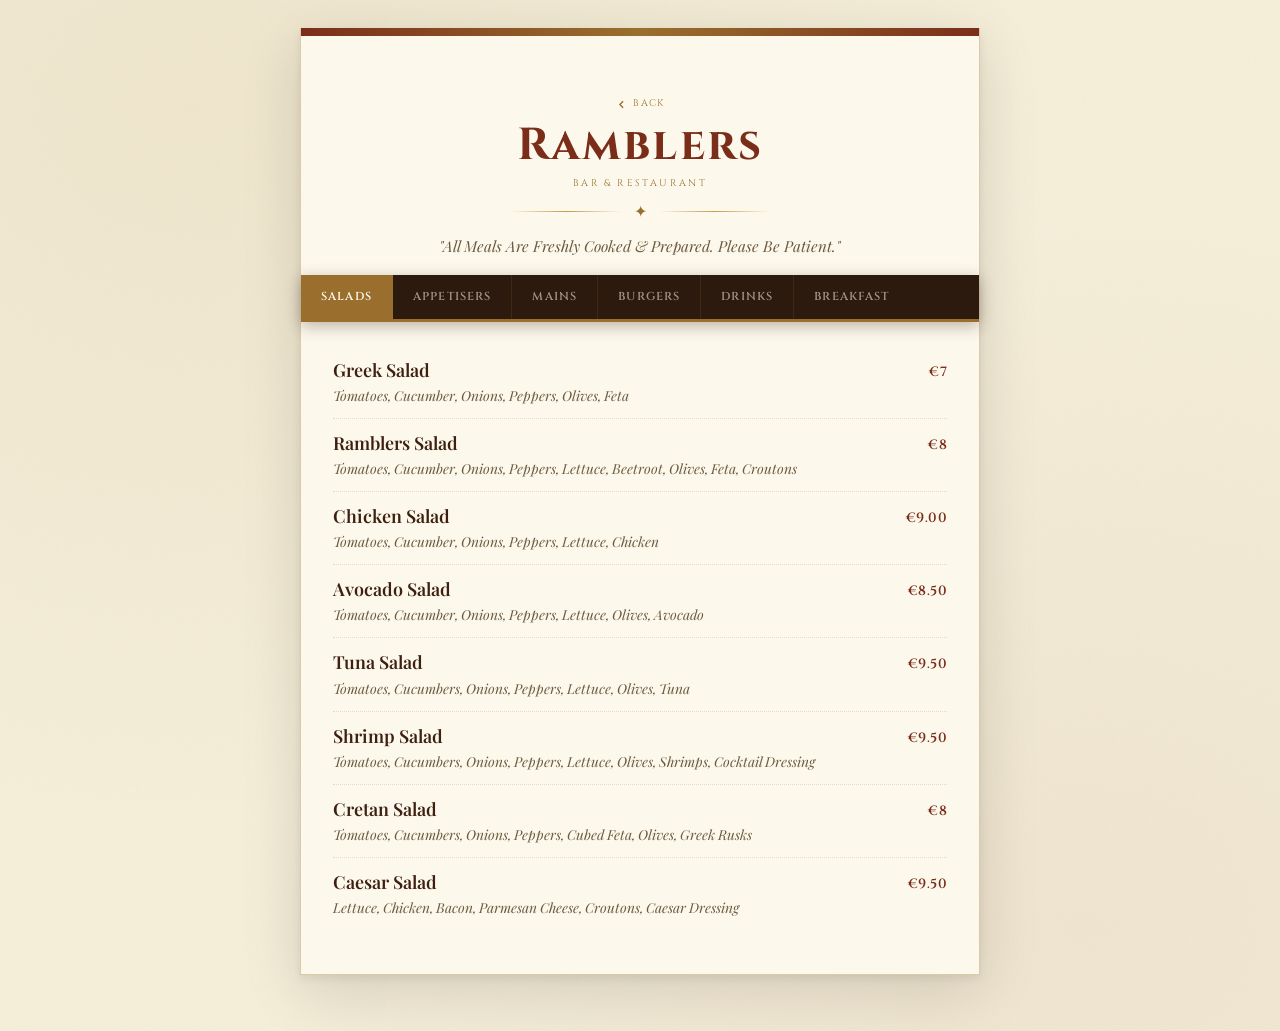
==== commit 5c764159: "Improved Fonts" ====
--- a/menu_en.html
+++ b/menu_en.html
@@ -5,7 +5,7 @@
   <meta name="viewport" content="width=device-width, initial-scale=1.0">
   <title>Our Menu – Ramblers Bar &amp; Restaurant</title>
   <link rel="preconnect" href="https://fonts.googleapis.com">
-  <link href="https://fonts.googleapis.com/css2?family=Cormorant+Garamond:ital,wght@0,400;0,600;0,700;1,400;1,600&family=Cinzel:wght@400;600;700&family=IM+Fell+English:ital@0;1&display=swap" rel="stylesheet">
+  <link href="https://fonts.googleapis.com/css2?family=Playfair+Display:ital,wght@0,400;0,600;0,700;1,400;1,600&family=Cinzel:wght@400;600;700&display=swap" rel="stylesheet">
   <link rel="stylesheet" href="styles.css">
   <script src="scripts.js" defer></script>
 </head>
--- a/styles.css
+++ b/styles.css
@@ -2,7 +2,7 @@
    RAMBLERS – Traditional Menu Stylesheet  (Mobile-First)
    ============================================================ */
 
-@import url('https://fonts.googleapis.com/css2?family=Cormorant+Garamond:ital,wght@0,400;0,600;0,700;1,400;1,600&family=Cinzel:wght@400;600;700&family=IM+Fell+English:ital@0;1&display=swap');
+@import url('https://fonts.googleapis.com/css2?family=Playfair+Display:ital,wght@0,400;0,600;0,700;1,400;1,600&family=Cinzel:wght@400;600;700&display=swap');
 
 /* ── Reset ── */
 *, *::before, *::after { box-sizing: border-box; margin: 0; padding: 0; }
@@ -39,7 +39,7 @@
 }
 
 body {
-  font-family: 'Cormorant Garamond', Georgia, serif;
+  font-family: 'Playfair Display', 'Georgia', 'Times New Roman', serif;
   background-color: var(--parchment);
   color: var(--ink);
   font-size: 17px;
@@ -118,7 +118,7 @@
 }
 
 .tagline {
-  font-family: 'IM Fell English', serif;
+  font-family: 'Playfair Display', 'Georgia', 'Times New Roman', serif;
   font-style: italic;
   font-size: clamp(0.82em, 3.5vw, 0.95em);
   color: var(--faded);
@@ -237,7 +237,7 @@
 
 .menu-section > p,
 .menu-section > ul + p {
-  font-family: 'IM Fell English', serif;
+  font-family: 'Playfair Display', 'Georgia', 'Times New Roman', serif;
   font-style: italic;
   font-size: clamp(0.8em, 3.2vw, 0.9em);
   color: var(--faded);
@@ -279,7 +279,7 @@
 }
 
 .menu-section li strong {
-  font-family: 'Cormorant Garamond', serif;
+  font-family: 'Playfair Display', 'Georgia', 'Times New Roman', serif;
   font-weight: 600;
   font-size: clamp(1em, 4vw, 1.12em);
   color: var(--section-head);
@@ -310,7 +310,7 @@
 /* Description / ingredients — always full width below name */
 .menu-section li span:not(.price) {
   flex-basis: 100%;
-  font-family: 'IM Fell English', serif;
+  font-family: 'Playfair Display', 'Georgia', 'Times New Roman', serif;
   font-style: italic;
   font-size: clamp(0.78em, 3.2vw, 0.86em);
   color: var(--faded);
